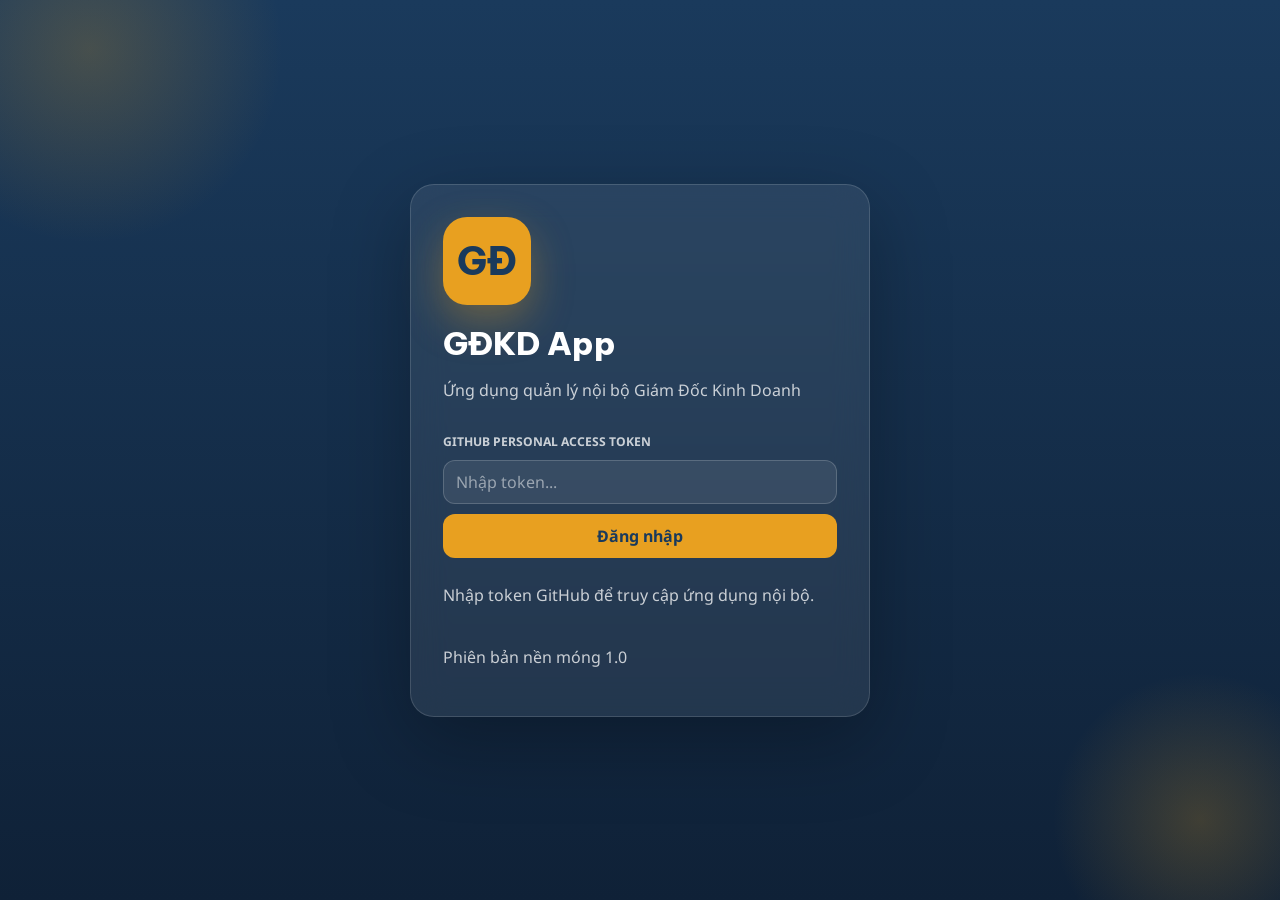
==== cong-viec.html @ 654bd9ad "Initial commit: GDKD App v3 dashboard Vanilla HTML/CSS/JS app for car dealership sales director: - 9" ====
<!DOCTYPE html>
<html lang="vi">
<head>
  <meta charset="utf-8">
  <meta name="viewport" content="width=device-width, initial-scale=1">
  <title>Công Việc Trọng Tâm - GĐKD App</title>
  <link rel="preconnect" href="https://fonts.googleapis.com">
  <link rel="preconnect" href="https://fonts.gstatic.com" crossorigin>
  <link href="https://fonts.googleapis.com/css2?family=Be+Vietnam+Pro:wght@400;600;700;800&family=Noto+Sans:wght@400;500;600;700&display=swap" rel="stylesheet">
  <link rel="stylesheet" href="assets/style.css">
</head>
<body data-page="congviec" data-require-auth="true">
  <div class="app-shell" data-app-root></div>
  <script type="module" src="assets/app.js"></script>
</body>
</html>
---- assets/style.css ----
:root {
  --primary: #1a3a5c;
  --primary-light: #2c5282;
  --accent: #e8a020;
  --success: #2e7d32;
  --success-light: #66bb6a;
  --warning: #f57c00;
  --warning-light: #ffa726;
  --danger: #c62828;
  --danger-light: #ef5350;
  --info: #1565c0;
  --purple: #6a1b9a;
  --neutral: #cfd8dc;
  --bg: #f4f6f9;
  --card: #ffffff;
  --text: #1c2b3a;
  --text-muted: #6b7c93;
  --border: #dce3ea;
  --radius: 12px;
  --radius-lg: 18px;
  --shadow: 0 1px 3px rgba(0, 0, 0, 0.06), 0 1px 2px rgba(0, 0, 0, 0.04);
  --sidebar-width: 260px;
  --bottom-nav-height: 82px;
  --font-display: 'Be Vietnam Pro', system-ui, sans-serif;
  --font-body: 'Noto Sans', system-ui, sans-serif;
}

* {
  box-sizing: border-box;
}

html {
  font-size: 16px;
}

body {
  margin: 0;
  min-height: 100vh;
  background:
    radial-gradient(circle at top right, rgba(232, 160, 32, 0.08), transparent 22%),
    linear-gradient(180deg, #f8fafc 0%, var(--bg) 100%);
  color: var(--text);
  font-family: var(--font-body);
}

body.auth-body {
  background: linear-gradient(180deg, var(--primary) 0%, #0f2137 100%);
}

body.modal-open {
  overflow: hidden;
}

a {
  color: inherit;
  text-decoration: none;
}

button,
input,
select,
textarea {
  font: inherit;
}

button {
  cursor: pointer;
}

img {
  display: block;
  max-width: 100%;
}

.app-shell,
.shell-layout,
.content-shell {
  min-height: 100vh;
}

.shell-layout {
  display: flex;
  flex-direction: column;
}

.sidebar {
  display: none;
}

.content-shell {
  display: flex;
  flex-direction: column;
}

.topbar {
  position: sticky;
  top: 0;
  z-index: 40;
  display: flex;
  align-items: flex-start;
  justify-content: space-between;
  gap: 12px;
  padding: 16px;
  background: rgba(244, 246, 249, 0.94);
  backdrop-filter: blur(14px);
  border-bottom: 1px solid rgba(220, 227, 234, 0.94);
}

.page-meta {
  min-width: 0;
  display: grid;
  gap: 2px;
}

.page-kicker,
.section-subtitle,
.card-subtitle,
.table-subtitle,
.muted,
.list-item-meta,
.detail-meta,
.form-help,
.timeline-date,
.field-label,
.login-subtitle,
.login-footer,
.login-label {
  color: var(--text-muted);
}

.page-kicker,
.field-label,
.timeline-date,
.login-label {
  font-size: 0.76rem;
  font-weight: 700;
}

.page-title,
.hero-heading,
.section-title,
.card-title,
.table-title,
.metric-value,
.count-value,
.badge,
.tab-button,
.brand-title,
.login-title,
.brand-mark,
.avatar {
  font-family: var(--font-display);
}

.page-title {
  margin: 0;
  font-size: 1.15rem;
  line-height: 1.2;
  font-weight: 800;
  color: var(--primary);
}

.topbar-actions {
  display: flex;
  align-items: center;
  gap: 10px;
  flex-shrink: 0;
}

.page-wrap {
  width: min(1200px, 100%);
  margin: 0 auto;
  padding: 16px 16px calc(var(--bottom-nav-height) + 16px);
  overflow-x: clip;
}

.hero-card,
.card,
.table-card,
.summary-card,
.empty-card,
.employee-card,
.customer-card,
.feedback-card,
.week-card,
.timeline-note {
  background: var(--card);
  border: 1px solid rgba(220, 227, 234, 0.92);
  border-radius: var(--radius-lg);
  box-shadow: var(--shadow);
}

.hero-card,
.card,
.table-card,
.summary-card,
.empty-card,
.employee-card,
.customer-card,
.feedback-card,
.week-card {
  padding: 16px;
}

.hero-card {
  display: grid;
  gap: 16px;
  margin-bottom: 16px;
  background: linear-gradient(145deg, rgba(26, 58, 92, 0.98), rgba(44, 82, 130, 0.94));
  color: #fff;
  overflow: hidden;
  position: relative;
}

.hero-card::after {
  content: '';
  position: absolute;
  right: -32px;
  bottom: -32px;
  width: 140px;
  height: 140px;
  background: radial-gradient(circle, rgba(232, 160, 32, 0.26), transparent 68%);
  pointer-events: none;
}

.hero-card .page-kicker,
.hero-card .hero-copy,
.detail-hero .detail-meta,
.detail-hero .muted {
  color: rgba(255, 255, 255, 0.76);
}

.hero-heading {
  margin: 0;
  font-size: 1.45rem;
  line-height: 1.2;
  color: #fff;
}

.hero-copy,
.empty-card,
.modal-copy,
.timeline-note,
.card-subtitle,
.table-subtitle,
.section-subtitle {
  line-height: 1.55;
}

.highlight-band {
  display: flex;
  flex-wrap: wrap;
  gap: 8px;
}

.highlight-chip,
.badge,
.status-pill,
.mini-pill {
  display: inline-flex;
  align-items: center;
  justify-content: center;
  gap: 6px;
  min-height: 30px;
  padding: 4px 12px;
  border-radius: 999px;
  font-size: 0.75rem;
  font-weight: 700;
  white-space: nowrap;
}

.highlight-chip {
  background: rgba(255, 255, 255, 0.16);
  color: #fff;
  border: 1px solid rgba(255, 255, 255, 0.14);
}

.card-header,
.section-header,
.table-header,
.list-item-header,
.panel-header,
.employee-row,
.customer-row,
.feedback-row,
.summary-row,
.lead-summary,
.detail-hero,
.metric-meta,
.button-row,
.toolbar-row,
.filter-row,
.stats-row,
.info-grid,
.list-grid {
  display: flex;
  gap: 12px;
}

.card-header,
.section-header,
.table-header,
.list-item-header,
.panel-header,
.employee-row,
.customer-row,
.feedback-row,
.summary-row,
.lead-summary,
.detail-hero,
.metric-meta {
  align-items: flex-start;
  justify-content: space-between;
}

.section-header,
.table-header,
.toolbar-row,
.filter-row {
  margin-bottom: 12px;
}

.section-title,
.card-title,
.table-title {
  margin: 0;
  font-size: 1rem;
  line-height: 1.2;
  font-weight: 800;
  color: var(--primary);
}

.section-subtitle,
.card-subtitle,
.table-subtitle {
  margin: 4px 0 0;
  font-size: 0.875rem;
}

.metric-icon {
  width: 44px;
  height: 44px;
  flex-shrink: 0;
  border-radius: 14px;
  background: rgba(26, 58, 92, 0.08);
  display: inline-flex;
  align-items: center;
  justify-content: center;
  font-size: 1.3rem;
}

.metric-value,
.count-value {
  font-size: 1.95rem;
  font-weight: 800;
  line-height: 1.05;
  color: var(--primary);
}

.metric-meta {
  margin-top: 10px;
  font-size: 0.84rem;
  color: var(--text-muted);
}

.progress-track {
  width: 100%;
  height: 14px;
  margin-top: 12px;
  background: #e8edf3;
  border-radius: 999px;
  overflow: hidden;
}

.progress-bar {
  height: 100%;
  border-radius: inherit;
}

.progress-bar.is-success {
  background: var(--success);
}

.progress-bar.is-warning {
  background: var(--warning);
}

.progress-bar.is-danger {
  background: var(--danger);
}

.badge.is-success,
.status-pill.is-success,
.mini-pill.is-success {
  background: #e8f5e9;
  color: var(--success);
}

.badge.is-warning,
.status-pill.is-warning,
.mini-pill.is-warning {
  background: #fff3e0;
  color: var(--warning);
}

.badge.is-danger,
.status-pill.is-danger,
.mini-pill.is-danger {
  background: #ffebee;
  color: var(--danger);
}

.badge.is-info,
.status-pill.is-info,
.mini-pill.is-info {
  background: #e3f2fd;
  color: var(--info);
}

.badge.is-purple,
.status-pill.is-purple,
.mini-pill.is-purple {
  background: #f3e5f5;
  color: var(--purple);
}

.btn,
.btn-link,
.icon-button {
  border: none;
  transition: transform 0.2s ease, box-shadow 0.2s ease, background-color 0.2s ease, border-color 0.2s ease;
}

.btn:hover,
.icon-button:hover,
.btn-link:hover {
  transform: translateY(-1px);
}

.btn {
  display: inline-flex;
  align-items: center;
  justify-content: center;
  gap: 8px;
  min-height: 44px;
  padding: 10px 16px;
  border-radius: 12px;
  font-weight: 700;
}

.btn-primary {
  background: var(--primary);
  color: #fff;
}

.btn-accent {
  background: var(--accent);
  color: var(--primary);
}

.btn-ghost {
  background: #fff;
  color: var(--primary);
  border: 1px solid var(--border);
}

.btn-soft {
  background: rgba(26, 58, 92, 0.08);
  color: var(--primary);
}

.btn-danger {
  background: var(--danger);
  color: #fff;
}

.btn-link {
  background: transparent;
  color: var(--accent);
  font-size: 0.875rem;
  font-weight: 700;
  padding: 0;
}

.icon-button {
  width: 42px;
  height: 42px;
  border-radius: 14px;
  background: #fff;
  color: var(--primary);
  box-shadow: var(--shadow);
  display: inline-flex;
  align-items: center;
  justify-content: center;
  position: relative;
  border: 1px solid rgba(220, 227, 234, 0.92);
}

.icon-badge {
  position: absolute;
  top: -4px;
  right: -4px;
  min-width: 18px;
  height: 18px;
  padding: 0 5px;
  border-radius: 999px;
  background: var(--accent);
  color: var(--primary);
  font-size: 0.65rem;
  font-weight: 800;
}

.toolbar-row,
.filter-row,
.button-row,
.stats-row,
.info-grid,
.list-grid {
  flex-wrap: wrap;
}

.field,
.field-inline {
  display: grid;
  gap: 6px;
}

.input,
.select,
.textarea {
  width: 100%;
  min-height: 44px;
  padding: 10px 12px;
  border: 1px solid var(--border);
  border-radius: 12px;
  background: #fff;
  color: var(--text);
}

.textarea {
  min-height: 96px;
  resize: vertical;
}

.input:focus,
.select:focus,
.textarea:focus {
  outline: 2px solid rgba(44, 82, 130, 0.14);
  border-color: var(--primary-light);
}

.input.is-compact {
  min-height: 36px;
  height: 36px;
  padding: 4px 6px;
  border-radius: 8px;
  font-size: 0.875rem;
  text-align: center;
  width: 100%;
}

.table-responsive {
  overflow-x: auto;
  -webkit-overflow-scrolling: touch;
}

.data-table {
  width: 100%;
  min-width: 680px;
  border-collapse: collapse;
}

.data-table th,
.data-table td {
  padding: 12px 10px;
  border-top: 1px solid var(--border);
  vertical-align: top;
  text-align: left;
  font-size: 0.92rem;
}

.data-table th {
  border-top: none;
  background: rgba(244, 246, 249, 0.96);
  color: var(--text-muted);
  font-size: 0.75rem;
  font-weight: 700;
  text-transform: uppercase;
  letter-spacing: 0.03em;
}

.data-table td.is-number,
.data-table th.is-number {
  text-align: center;
}

.data-table tr.lead-total-row td {
  background: rgba(244, 246, 249, 0.9);
  font-weight: 700;
  border-top: 2px solid var(--border);
}

.table-empty-note,
.empty-inline-note,
.list-empty-note {
  color: var(--text-muted);
  font-size: 0.85rem;
}

.table-empty-note,
.list-empty-note {
  padding: 12px 0;
}

.toolbar-field-wide {
  flex: 2 1 260px;
}

.toolbar-field-medium {
  flex: 1 1 180px;
}

.toolbar-field-narrow {
  flex: 1 1 160px;
}

.section-actions {
  display: flex;
  gap: 8px;
  align-items: center;
  flex-wrap: wrap;
}

.button-row-top {
  margin-top: 12px;
}

.button-row-bottom {
  margin-bottom: 12px;
}

.text-danger {
  color: var(--danger);
}

.text-success {
  color: var(--success);
}

.note-list-spaced {
  display: grid;
  gap: 8px;
  margin-top: 12px;
}

.rank-row {
  display: flex;
  align-items: center;
  gap: 8px;
  margin-bottom: 8px;
}

.rank-row:last-child {
  margin-bottom: 0;
}

.rank-link {
  min-width: 90px;
  font-size: 0.82rem;
}

.rank-bar-track {
  flex: 1;
  height: 10px;
  background: var(--border);
  border-radius: 4px;
  overflow: hidden;
}

.rank-bar-fill {
  height: 100%;
  border-radius: 4px;
}

.rank-meta {
  min-width: 64px;
  text-align: right;
  font-size: 0.78rem;
  color: var(--text-muted);
}

.simple-table-wrap {
  overflow: auto;
}

.simple-table {
  width: 100%;
  border-collapse: collapse;
  font-size: 0.85rem;
}

.simple-table.compact {
  font-size: 0.8rem;
}

.simple-table th,
.simple-table td {
  padding: 8px 6px;
  text-align: left;
}

.simple-table th {
  color: var(--text-muted);
  font-size: 0.74rem;
}

.simple-table td.is-number,
.simple-table th.is-number {
  text-align: right;
}

.cell-truncate {
  max-width: 120px;
  overflow: hidden;
  text-overflow: ellipsis;
  white-space: nowrap;
}

.muted-link-list {
  margin: 4px 0 0;
  padding-left: 20px;
  font-size: 0.85rem;
}

.customer-form {
  display: grid;
  gap: 10px;
}

.customer-form-section {
  margin: 0;
  border: 1px solid var(--border);
  border-radius: var(--radius);
  padding: 12px;
}

.customer-form-section legend {
  padding: 0 4px;
  font-size: 0.85rem;
  color: var(--text-muted);
}

.customer-subpanel {
  display: grid;
  gap: 8px;
  padding: 10px;
  border-radius: var(--radius);
  background: var(--bg);
}

.customer-subpanel-title {
  font-size: 0.85rem;
  font-weight: 700;
}

.customer-log-empty {
  margin: 4px 0;
  font-size: 0.85rem;
  color: var(--text-muted);
}

.customer-log-item {
  display: flex;
  gap: 8px;
  padding: 6px 0;
  font-size: 0.85rem;
  border-bottom: 1px solid var(--border);
}

.customer-log-date {
  min-width: 80px;
  color: var(--text-muted);
}

.customer-log-step {
  min-width: 24px;
  color: var(--primary);
}

.customer-feedback-item {
  display: grid;
  gap: 4px;
  margin-bottom: 6px;
  padding: 10px;
  font-size: 0.85rem;
  border: 1px solid var(--border);
  border-radius: var(--radius);
}

.customer-feedback-head {
  display: flex;
  justify-content: space-between;
  gap: 8px;
  align-items: center;
}

.customer-feedback-line {
  margin: 0;
}

.customer-feedback-line.is-danger {
  color: var(--danger);
}

.customer-feedback-line.is-muted {
  color: var(--text-muted);
}

.field-toggle.is-hidden {
  display: none;
}

.content-flex-1 {
  flex: 1;
  min-width: 0;
}

.page-card-spacer {
  margin-bottom: 16px;
}

.is-dimmed {
  opacity: 0.65;
}

.lead-table-scroll {
  margin-inline: -8px;
  padding-inline: 8px;
  padding-bottom: 6px;
}

.data-table-lead .channel-label {
  min-width: 140px;
  font-weight: 700;
}

.channel-manage-head,
.channel-edit-row,
.channel-add-row {
  display: grid;
  grid-template-columns: minmax(0, 2.1fr) minmax(132px, 1fr) minmax(110px, 0.8fr) minmax(120px, 0.9fr) 48px;
  gap: 10px;
  align-items: center;
}

.channel-manage-head {
  color: var(--text-muted);
  font-size: 0.76rem;
  font-weight: 700;
  text-transform: uppercase;
}

.channel-manage-list {
  display: grid;
  gap: 10px;
}

.stack-list,
.form-grid-two,
.timeline,
.summary-grid,
.hero-grid,
.kpi-grid,
.feature-grid,
.employee-grid,
.customer-grid,
.cskh-grid,
.detail-grid,
.two-col,
.three-col,
.four-col {
  display: grid;
  gap: 12px;
}

.kpi-grid,
.feature-grid,
.employee-grid,
.customer-grid,
.cskh-grid,
.summary-grid,
.detail-grid,
.two-col,
.three-col,
.four-col {
  grid-template-columns: 1fr;
}

.form-grid-two .button-row {
  margin-top: 4px;
}

.employee-card.is-top {
  border-color: rgba(232, 160, 32, 0.68);
  box-shadow: 0 8px 24px rgba(232, 160, 32, 0.12), var(--shadow);
}

.detail-hero {
  padding: 18px;
  margin-bottom: 16px;
  flex-wrap: wrap;
  background: linear-gradient(180deg, var(--primary) 0%, #112743 100%);
  color: #fff;
}

.detail-hero-copy {
  flex: 1 1 260px;
  min-width: 0;
}

.detail-hero-actions {
  flex: 1 1 100%;
  align-items: stretch;
}

.tab-group {
  display: flex;
  gap: 6px;
  overflow-x: auto;
  padding: 6px;
  margin-bottom: 14px;
  background: var(--card);
  border: 1px solid rgba(220, 227, 234, 0.92);
  border-radius: 16px;
  box-shadow: var(--shadow);
}

.tab-button {
  flex: 1;
  min-width: max-content;
  padding: 11px 16px;
  border: none;
  border-radius: 12px;
  background: transparent;
  color: var(--text-muted);
  font-size: 0.9rem;
  font-weight: 700;
}

.tab-button.is-active {
  background: var(--primary);
  color: #fff;
}

.tab-panel.is-hidden {
  display: none;
}

.count-grid {
  display: grid;
  grid-template-columns: repeat(2, minmax(0, 1fr));
  gap: 10px;
}

.count-card {
  padding: 12px;
  background: rgba(26, 58, 92, 0.05);
  border-radius: 12px;
}

.count-label {
  font-size: 0.76rem;
  color: var(--text-muted);
}

.star-row {
  display: inline-flex;
  gap: 2px;
  color: var(--accent);
}

.timeline-note {
  padding: 12px 14px;
}

.text-subtle-sm {
  color: var(--text-muted);
  font-size: 0.8rem;
}

.stack-end {
  display: flex;
  flex-direction: column;
  gap: 0.25rem;
  align-items: flex-end;
}

.filter-row-tight {
  gap: 0.5rem;
  flex-wrap: wrap;
}

.filter-label-inline {
  font-size: 0.8rem;
  color: var(--text-muted);
  align-self: center;
}

.chip-count {
  margin-left: 4px;
  font-size: 0.7rem;
}

.table-input-sm {
  max-width: 5rem;
  margin-inline: auto;
}

.derived-row td {
  background: var(--bg);
}

.table-separator-row td {
  padding: 0;
  height: 2px;
  background: var(--border);
}

.table-section-row td {
  padding: 4px 0 0;
}

.table-section-label {
  color: var(--text-muted);
  font-size: 0.7rem;
  font-weight: 700;
  text-transform: uppercase;
}

.mobile-lead-stack {
  display: none;
}

.mobile-lead-group {
  display: grid;
  gap: 10px;
}

.mobile-lead-card {
  padding: 0;
  border: 1px solid var(--border);
  border-radius: 14px;
  background: #fff;
  overflow: hidden;
}

.mobile-lead-summary {
  display: flex;
  align-items: flex-start;
  justify-content: space-between;
  gap: 10px;
  padding: 12px;
  list-style: none;
  cursor: pointer;
}

.mobile-lead-summary::-webkit-details-marker {
  display: none;
}

.mobile-lead-head {
  display: flex;
  justify-content: space-between;
  gap: 10px;
  align-items: flex-start;
  margin-bottom: 10px;
}

.mobile-lead-title {
  margin: 0;
  color: var(--primary);
  font-size: 0.92rem;
  font-weight: 800;
}

.mobile-lead-meta {
  display: flex;
  flex-wrap: wrap;
  justify-content: flex-end;
  gap: 6px;
}

.mobile-lead-chevron {
  color: var(--text-muted);
  font-size: 0.95rem;
  transition: transform 0.2s ease;
}

.mobile-lead-card[open] .mobile-lead-chevron {
  transform: rotate(180deg);
}

.mobile-week-grid {
  display: grid;
  grid-template-columns: repeat(2, minmax(0, 1fr));
  gap: 8px;
  padding: 0 12px 12px;
}

.mobile-week-item {
  padding: 8px 10px;
  border-radius: 12px;
  background: var(--bg);
}

.mobile-week-label {
  display: block;
  margin-bottom: 6px;
  color: var(--text-muted);
  font-size: 0.74rem;
  font-weight: 700;
}

.mobile-week-value {
  font-size: 0.95rem;
  font-weight: 800;
  color: var(--primary);
}

.mobile-week-input {
  min-height: 40px;
  text-align: center;
  font-weight: 700;
}

.mobile-summary-card {
  padding: 12px;
  border-radius: 14px;
  background: rgba(26, 58, 92, 0.05);
}

.mobile-summary-card.is-activity {
  background: rgba(232, 160, 32, 0.1);
}

.mobile-summary-title {
  margin: 0 0 8px;
  font-size: 0.88rem;
  font-weight: 800;
  color: var(--primary);
}

.customer-row > :nth-child(2),
.employee-row > :nth-child(2),
.feedback-row > :nth-child(1) {
  min-width: 0;
}

.avatar {
  width: 44px;
  height: 44px;
  flex-shrink: 0;
  border-radius: 999px;
  background: var(--primary-light);
  color: #fff;
  display: inline-flex;
  align-items: center;
  justify-content: center;
  font-size: 1rem;
  font-weight: 800;
}

.avatar.is-accent {
  background: var(--accent);
  color: var(--primary);
}

.sidebar {
  width: var(--sidebar-width);
  background: linear-gradient(180deg, var(--primary) 0%, #112743 100%);
  color: #fff;
  position: fixed;
  inset: 0 auto 0 0;
  padding: 24px 16px 20px;
}

.brand {
  display: flex;
  align-items: center;
  gap: 12px;
  padding: 0 8px 20px;
}

.brand-mark {
  width: 44px;
  height: 44px;
  border-radius: 12px;
  background: var(--accent);
  color: var(--primary);
  font-size: 1.2rem;
  font-weight: 800;
  display: inline-flex;
  align-items: center;
  justify-content: center;
  box-shadow: 0 12px 32px rgba(232, 160, 32, 0.26);
}

.brand-title {
  font-weight: 800;
  font-size: 1rem;
}

.brand-subtitle {
  color: rgba(255, 255, 255, 0.66);
  font-size: 0.76rem;
}

.sidebar-nav,
.bottom-nav {
  display: grid;
  gap: 4px;
}

.nav-link {
  display: flex;
  align-items: center;
  gap: 12px;
  width: 100%;
  padding: 12px 14px;
  border-radius: 12px;
  color: rgba(255, 255, 255, 0.74);
  transition: background-color 0.2s ease, color 0.2s ease, transform 0.2s ease;
}

.nav-link:hover,
.nav-link:focus-visible {
  background: rgba(255, 255, 255, 0.1);
  color: #fff;
  outline: none;
}

.nav-link.is-active {
  background: rgba(255, 255, 255, 0.14);
  color: #fff;
  box-shadow: inset 3px 0 0 var(--accent);
}

.nav-icon {
  width: 1.4rem;
  text-align: center;
  font-size: 1rem;
}

.sidebar-footer {
  margin-top: auto;
  padding: 16px 8px 0;
  border-top: 1px solid rgba(255, 255, 255, 0.12);
}

.profile-card {
  display: flex;
  align-items: center;
  gap: 10px;
  margin-bottom: 12px;
}

.sidebar-logout {
  width: 100%;
}

.bottom-nav {
  position: fixed;
  right: 0;
  bottom: 0;
  left: 0;
  z-index: 50;
  grid-template-columns: repeat(7, minmax(0, 1fr));
  gap: 0;
  padding: 8px 4px calc(8px + env(safe-area-inset-bottom));
  background: rgba(255, 255, 255, 0.97);
  border-top: 1px solid rgba(220, 227, 234, 0.96);
  backdrop-filter: blur(16px);
}

.bottom-nav .nav-link {
  flex-direction: column;
  justify-content: center;
  gap: 2px;
  padding: 6px 2px;
  min-height: 58px;
  font-size: 0.62rem;
  color: var(--text-muted);
  border-radius: 8px;
}

.bottom-nav .nav-link.is-active {
  background: rgba(26, 58, 92, 0.08);
  box-shadow: none;
  color: var(--primary);
}

.bottom-nav .nav-icon {
  width: auto;
}

.login-shell {
  min-height: 100vh;
  display: grid;
  place-items: center;
  padding: 24px;
  position: relative;
  overflow: hidden;
}

.login-shell::before,
.login-shell::after {
  content: '';
  position: absolute;
  border-radius: 999px;
  background: radial-gradient(circle, rgba(232, 160, 32, 0.22) 0%, transparent 65%);
  pointer-events: none;
}

.login-shell::before {
  width: 420px;
  height: 420px;
  top: -160px;
  left: -120px;
}

.login-shell::after {
  width: 320px;
  height: 320px;
  right: -80px;
  bottom: -80px;
}

.login-card {
  position: relative;
  z-index: 1;
  width: min(100%, 460px);
  padding: 32px;
  border-radius: 24px;
  background: rgba(255, 255, 255, 0.08);
  border: 1px solid rgba(255, 255, 255, 0.14);
  backdrop-filter: blur(18px);
  color: #fff;
  box-shadow: 0 24px 80px rgba(0, 0, 0, 0.28);
}

.login-logo {
  display: inline-flex;
  align-items: center;
  justify-content: center;
  width: 88px;
  height: 88px;
  border-radius: 24px;
  background: var(--accent);
  color: var(--primary);
  font-family: var(--font-display);
  font-size: 2.4rem;
  font-weight: 800;
  box-shadow: 0 16px 40px rgba(232, 160, 32, 0.34);
}

.login-title {
  margin: 18px 0 6px;
  font-size: 2rem;
  font-weight: 800;
  color: #fff;
}

.login-subtitle,
.login-footer,
.login-label {
  color: rgba(255, 255, 255, 0.76);
}

.login-input {
  background: rgba(255, 255, 255, 0.08);
  border: 1px solid rgba(255, 255, 255, 0.18);
  color: #fff;
}

.login-input::placeholder {
  color: rgba(255, 255, 255, 0.5);
}

.toast-stack {
  position: fixed;
  right: 16px;
  bottom: calc(var(--bottom-nav-height) + 8px);
  z-index: 1100;
  display: grid;
  gap: 10px;
}

.toast {
  min-width: min(92vw, 320px);
  padding: 12px 14px;
  border-radius: 14px;
  color: #fff;
  box-shadow: 0 16px 40px rgba(0, 0, 0, 0.2);
}

.toast.is-success {
  background: var(--success);
}

.toast.is-error {
  background: var(--danger);
}

.toast.is-warning {
  background: var(--warning);
}

.toast.is-info {
  background: var(--primary);
}

.modal-root {
  position: fixed;
  inset: 0;
  z-index: 1200;
  display: none;
  align-items: flex-start;
  justify-content: center;
  padding: 20px;
  overflow-y: auto;
  background: rgba(12, 18, 28, 0.62);
}

.modal-root.is-open {
  display: flex;
}

.modal-card {
  width: min(100%, 440px);
  padding: 24px;
  margin: auto 0;
  max-height: min(calc(100dvh - 40px), 920px);
  overflow-y: auto;
  overscroll-behavior: contain;
  border-radius: 18px;
  background: var(--card);
  box-shadow: 0 28px 72px rgba(0, 0, 0, 0.24);
}

.modal-card.is-wide {
  width: min(100%, 760px);
}

.modal-card::-webkit-scrollbar {
  width: 8px;
}

.modal-card::-webkit-scrollbar-thumb {
  background: rgba(107, 124, 147, 0.34);
  border-radius: 999px;
}

.modal-title {
  margin: 0 0 8px;
  color: var(--primary);
  font-family: var(--font-display);
  font-size: 1.15rem;
  font-weight: 800;
}

.modal-copy {
  margin: 0 0 18px;
  color: var(--text-muted);
}

.utility-space {
  height: 8px;
}

@media (max-width: 480px) {
  .topbar {
    flex-wrap: wrap;
  }

  .topbar-actions {
    width: 100%;
    justify-content: flex-end;
  }

  .topbar-actions .btn {
    width: auto;
    min-height: 42px;
    padding-inline: 14px;
  }

  .modal-root {
    padding: 12px;
  }

  .modal-card {
    width: 100%;
    padding: 18px;
    max-height: calc(100dvh - 24px);
    border-radius: 16px;
  }

  .topbar {
    padding: 14px 12px;
  }

  .page-title {
    font-size: 1rem;
  }

  .page-wrap {
    padding: 12px 12px calc(var(--bottom-nav-height) + 14px);
  }

  .hero-card,
  .card,
  .table-card,
  .summary-card,
  .employee-card,
  .customer-card,
  .feedback-card,
  .week-card,
  .empty-card {
    padding: 14px;
  }

  .metric-value,
  .count-value {
    font-size: 1.52rem;
  }

  .data-table {
    min-width: 640px;
  }

  .lead-table-scroll {
    margin-inline: -8px;
    padding-inline: 8px;
    padding-bottom: 10px;
  }

  .data-table-lead {
    min-width: 740px;
  }

  .data-table-lead th,
  .data-table-lead td {
    padding: 9px 6px;
    font-size: 0.8rem;
  }

  .data-table-lead .channel-label {
    min-width: 116px;
  }

  .table-input-sm,
  .data-table-lead .input.is-compact {
    max-width: 4.25rem;
    min-height: 34px;
    height: 34px;
    font-size: 0.82rem;
  }

  .data-table-lead th:first-child,
  .data-table-lead td:first-child {
    position: sticky;
    left: 0;
    z-index: 2;
    background: var(--card);
    box-shadow: 8px 0 12px rgba(244, 246, 249, 0.95);
  }

  .data-table-lead th:first-child {
    background: rgba(244, 246, 249, 0.98);
    z-index: 3;
  }

  .data-table-lead tr.lead-total-row td:first-child {
    background: rgba(244, 246, 249, 0.95);
  }

  .channel-manage-head {
    display: none;
  }

  .channel-edit-row,
  .channel-add-row {
    grid-template-columns: 1fr 1fr;
  }

  .detail-hero {
    padding: 14px;
    gap: 10px;
  }

  .detail-hero-copy,
  .detail-hero-actions,
  .table-header > div,
  .table-header .button-row {
    flex-basis: 100%;
  }

  .detail-hero-actions {
    margin-top: 4px;
  }

  .detail-hero-actions .btn,
  .detail-hero-actions a.btn {
    flex: 1 1 calc(50% - 6px);
    width: auto;
  }

  .desktop-lead-table {
    display: none;
  }

  .mobile-lead-stack {
    display: grid;
    gap: 10px;
  }

  .mobile-lead-head {
    flex-direction: column;
  }

  .mobile-lead-meta {
    justify-content: flex-start;
  }

  .mobile-lead-summary {
    padding: 12px 12px 10px;
  }

  .mobile-week-grid {
    grid-template-columns: repeat(2, minmax(0, 1fr));
    padding: 0 12px 12px;
  }

  .dashboard-header .section-title,
  .section-header .section-title,
  .table-header .table-title {
    font-size: 0.95rem;
  }

  .section-subtitle,
  .table-subtitle,
  .card-subtitle,
  .count-label,
  .kpi-target,
  .kpi-hint,
  .work-card-label,
  .setup-warning-card,
  .setup-warning-card ul {
    font-size: 0.78rem;
  }

  .kpi-card-header {
    padding: 14px 14px 12px;
  }

  .kpi-label {
    font-size: 0.8rem;
  }

  .kpi-number {
    font-size: 1.7rem;
  }

  .work-card {
    padding: 12px;
  }

  .work-card-number {
    font-size: 1.1rem;
  }

  .setup-warning-card {
    padding: 10px 12px;
  }

  .range-picker .select,
  .select.select-sm {
    min-height: 40px;
    font-size: 0.82rem;
  }

  .tab-group {
    padding: 4px;
    margin-bottom: 12px;
    scroll-snap-type: x proximity;
  }

  .tab-button {
    flex: 0 0 auto;
    padding: 10px 14px;
    font-size: 0.84rem;
    scroll-snap-align: start;
  }

  .highlight-band {
    gap: 6px;
  }

  .highlight-chip,
  .badge,
  .status-pill,
  .mini-pill {
    min-height: 28px;
    padding: 4px 10px;
    font-size: 0.72rem;
  }

  .section-header,
  .table-header,
  .employee-row,
  .customer-row,
  .feedback-row,
  .summary-row {
    gap: 10px;
  }

  .toolbar-field-wide,
  .toolbar-field-medium,
  .toolbar-field-narrow,
  .section-actions {
    flex-basis: 100%;
  }

  .rank-link {
    min-width: 72px;
  }

  .simple-table {
    min-width: 560px;
  }

  .customer-log-item,
  .customer-feedback-head,
  .employee-row,
  .customer-row,
  .feedback-row,
  .summary-row {
    flex-direction: column;
    align-items: flex-start;
  }

  .stack-end {
    align-items: flex-start;
  }

  .channel-edit-row .btn,
  .channel-add-row .btn {
    width: 100%;
  }

  .btn {
    width: 100%;
  }

  .section-header .btn,
  .button-row .btn,
  .button-row a.btn {
    flex: 1 1 100%;
  }
}

@media (max-width: 767px) {
  .dashboard-header,
  .section-header,
  .table-header,
  .toolbar-row,
  .filter-row,
  .metric-meta,
  .summary-row,
  .lead-summary,
  .detail-hero,
  .button-row {
    align-items: stretch;
  }

  .card-header,
  .section-header,
  .table-header,
  .panel-header,
  .metric-meta,
  .detail-hero,
  .topbar {
    flex-wrap: wrap;
  }

  .table-header .button-row {
    width: 100%;
  }

  .table-header .button-row .btn {
    width: 100%;
  }

  /* Lead table: switch sang accordion stack từ tablet trở xuống */
  .desktop-lead-table {
    display: none;
  }

  .mobile-lead-stack {
    display: grid;
    gap: 10px;
  }

  .mobile-lead-summary {
    padding: 12px;
  }

  .mobile-lead-head {
    flex-direction: column;
  }

  .mobile-lead-meta {
    justify-content: flex-start;
    flex-wrap: wrap;
  }

  .mobile-week-grid {
    grid-template-columns: repeat(2, minmax(0, 1fr));
    padding: 0 12px 12px;
  }
}

@media (min-width: 768px) {
  .page-wrap {
    padding: 24px 24px calc(var(--bottom-nav-height) + 20px);
  }

  .form-grid-two {
    grid-template-columns: repeat(2, minmax(0, 1fr));
    align-items: start;
  }

  .form-grid-two .button-row {
    grid-column: 1 / -1;
    justify-content: flex-end;
  }

  .kpi-grid,
  .feature-grid,
  .employee-grid,
  .customer-grid,
  .cskh-grid,
  .summary-grid,
  .detail-grid,
  .two-col,
  .four-col {
    grid-template-columns: repeat(2, minmax(0, 1fr));
  }

  .three-col {
    grid-template-columns: repeat(3, minmax(0, 1fr));
  }

  .count-grid {
    grid-template-columns: repeat(4, minmax(0, 1fr));
  }
}

@media (min-width: 1024px) {
  .shell-layout {
    flex-direction: row;
  }

  .sidebar {
    display: flex;
    flex-direction: column;
  }

  .content-shell {
    width: 100%;
    margin-left: var(--sidebar-width);
  }

  .page-wrap {
    padding-bottom: 32px;
  }

  .bottom-nav {
    display: none;
  }

  .topbar {
    align-items: center;
    padding: 18px 24px;
  }

  .page-title {
    font-size: 1.4rem;
  }

  .kpi-grid,
  .feature-grid,
  .summary-grid,
  .four-col {
    grid-template-columns: repeat(4, minmax(0, 1fr));
  }

  .employee-grid,
  .customer-grid,
  .cskh-grid,
  .detail-grid,
  .two-col {
    grid-template-columns: repeat(2, minmax(0, 1fr));
  }
}

/* Pill-style filter chip (catalog xe brand chips) */
.btn.is-pill {
  border-radius: 999px;
  padding: 6px 14px;
  font-size: 13px;
}
.btn.is-pill.is-active {
  background: var(--primary, #1a3a5c);
  color: #fff;
  border-color: var(--primary, #1a3a5c);
}

/* Disabled button (FK lock) */
.btn:disabled {
  opacity: 0.5;
  cursor: not-allowed;
}
/* === Dashboard v3 — Hero scoreboard + KPI cards + watch list === */

/* Hero scoreboard */
.hero-scoreboard {
  display: grid;
  gap: 16px;
  padding: 20px;
  margin-bottom: 16px;
  background: linear-gradient(135deg, var(--primary) 0%, #112743 60%, #0e2238 100%);
  color: #fff;
  border-radius: var(--radius-lg);
  box-shadow: 0 12px 32px rgba(15, 33, 55, 0.18), var(--shadow);
  position: relative;
  overflow: hidden;
}

.hero-scoreboard::after {
  content: '';
  position: absolute;
  right: -60px;
  top: -60px;
  width: 220px;
  height: 220px;
  background: radial-gradient(circle, rgba(232, 160, 32, 0.22), transparent 65%);
  pointer-events: none;
}

.hero-scoreboard-main {
  display: flex;
  gap: 18px;
  align-items: center;
  position: relative;
  z-index: 1;
}

.hero-donut-wrap {
  flex: 0 0 auto;
}

.donut {
  display: block;
}

.donut .donut-pct {
  font-family: var(--font-display);
  font-size: 28px;
  font-weight: 800;
  fill: #fff;
}

.donut .donut-label {
  font-size: 11px;
  fill: rgba(255, 255, 255, 0.66);
  text-transform: uppercase;
  letter-spacing: 0.05em;
}

.hero-scoreboard-copy {
  flex: 1 1 auto;
  min-width: 0;
}

.hero-kicker {
  display: block;
  color: rgba(255, 255, 255, 0.7);
  font-size: 0.78rem;
  font-weight: 700;
  text-transform: uppercase;
  letter-spacing: 0.04em;
  margin-bottom: 6px;
}

.hero-big-number {
  display: flex;
  align-items: baseline;
  gap: 4px;
  font-family: var(--font-display);
  margin-bottom: 6px;
}

.hero-big-number strong {
  font-size: clamp(2.4rem, 6vw, 3.4rem);
  font-weight: 800;
  line-height: 1;
  color: #fff;
}

.hero-big-unit {
  font-size: 1rem;
  color: rgba(255, 255, 255, 0.78);
  font-weight: 700;
}

.hero-pace {
  color: rgba(255, 255, 255, 0.86);
  font-size: 0.92rem;
  line-height: 1.4;
}

.hero-pace strong {
  color: var(--accent);
  font-weight: 800;
}

.hero-scoreboard-side {
  display: grid;
  grid-template-columns: repeat(4, minmax(0, 1fr));
  gap: 10px;
  position: relative;
  z-index: 1;
}

.hero-mini {
  display: grid;
  gap: 4px;
  padding: 12px 14px;
  background: rgba(255, 255, 255, 0.08);
  border: 1px solid rgba(255, 255, 255, 0.12);
  border-radius: var(--radius);
  backdrop-filter: blur(4px);
}

.hero-mini-label {
  color: rgba(255, 255, 255, 0.7);
  font-size: 0.72rem;
  font-weight: 700;
  text-transform: uppercase;
  letter-spacing: 0.03em;
  line-height: 1.25;
}

.hero-mini-value {
  font-family: var(--font-display);
  color: #fff;
  font-size: 1.55rem;
  font-weight: 800;
  line-height: 1.1;
}

.hero-mini-value.is-warn {
  color: var(--warning-light);
}

.hero-mini-sub {
  font-size: 0.85rem;
  color: rgba(255, 255, 255, 0.66);
  font-weight: 700;
}

.hero-mini-meta {
  color: rgba(255, 255, 255, 0.66);
  font-size: 0.74rem;
}

/* === Tier legend === */
.kpi-section-head {
  display: flex;
  justify-content: space-between;
  align-items: center;
  gap: 12px;
  margin-bottom: 12px;
  flex-wrap: wrap;
}

.tier-legend {
  display: flex;
  gap: 10px;
  flex-wrap: wrap;
}

.tier-legend-item {
  display: inline-flex;
  align-items: center;
  gap: 5px;
  padding: 4px 9px;
  background: var(--card);
  border: 1px solid var(--border);
  border-radius: 999px;
  font-size: 0.74rem;
  color: var(--text-muted);
  font-weight: 600;
}

.tier-dot {
  width: 8px;
  height: 8px;
  border-radius: 50%;
  flex-shrink: 0;
  display: inline-block;
}

/* === Dashboard v2 — KPI cards, stacked bar, range picker, work grid === */

.dashboard-header {
  display: flex;
  align-items: center;
  justify-content: space-between;
  gap: 12px;
  flex-wrap: wrap;
  margin-bottom: 16px;
}

.range-picker .select,
.select.select-sm {
  min-height: 36px;
  padding: 6px 10px;
  font-size: 0.85rem;
  border-radius: 10px;
}

.kpi-grid {
  grid-template-columns: 1fr;
}

.kpi-card {
  background: var(--card);
  border: 1px solid rgba(220, 227, 234, 0.92);
  border-radius: var(--radius-lg);
  box-shadow: var(--shadow);
  overflow: hidden;
}

/* === KPI card v3 — height-locked grid rows === */
.kpi-card-v3 {
  display: flex;
  flex-direction: column;
  transition: transform 0.18s ease, box-shadow 0.18s ease, border-color 0.18s ease;
}

.kpi-card-v3:hover {
  transform: translateY(-2px);
  box-shadow: 0 6px 18px rgba(15, 33, 55, 0.08), var(--shadow);
  border-color: rgba(26, 58, 92, 0.18);
}

.kpi-card-v3 .kpi-card-header {
  display: grid;
  grid-auto-rows: auto;
  gap: 8px;
  padding: 14px 14px 12px;
  cursor: pointer;
  user-select: none;
}

.kpi-row-head {
  display: flex;
  align-items: center;
  gap: 8px;
  margin: 0;
}

.kpi-row-head .kpi-icon {
  font-size: 1.1rem;
  width: 24px;
  text-align: center;
  line-height: 1;
  flex-shrink: 0;
}

.kpi-row-head .kpi-label {
  font-family: var(--font-display);
  font-weight: 800;
  font-size: 0.85rem;
  color: var(--text-muted);
  flex: 1;
  margin: 0;
  white-space: nowrap;
  overflow: hidden;
  text-overflow: ellipsis;
}

.kpi-pct-badge {
  font-size: 0.7rem;
  min-height: 22px;
  padding: 2px 8px;
  flex-shrink: 0;
}

.kpi-pct-badge-spacer {
  width: 0;
}

.kpi-row-number {
  display: flex;
  align-items: baseline;
  gap: 4px;
  line-height: 1;
}

.kpi-number-v3 {
  font-family: var(--font-display);
  font-size: clamp(1.55rem, 2.6vw, 1.95rem);
  font-weight: 800;
  color: var(--primary);
  line-height: 1;
}

.kpi-divider {
  color: var(--text-muted);
  font-size: 1.05rem;
  font-weight: 700;
  margin: 0 2px;
}

.kpi-target-v3 {
  font-size: 1rem;
  color: var(--text-muted);
  font-weight: 700;
}

.kpi-unit-v3 {
  font-size: 0.78rem;
  color: var(--text-muted);
  font-weight: 600;
  margin-left: 4px;
}

.kpi-row-pace {
  font-size: 0.74rem;
  color: var(--text-muted);
  line-height: 1.2;
  font-style: italic;
}

.kpi-row-stack {
  margin: 0;
}

.kpi-row-hints {
  display: flex;
  flex-wrap: wrap;
  gap: 6px;
  align-items: center;
  font-size: 0.72rem;
  line-height: 1.1;
  min-height: 22px;
}

.kpi-hint-top {
  color: var(--success);
  font-weight: 600;
}

.kpi-hint-warn {
  color: var(--danger);
  font-weight: 600;
}

.kpi-hint-empty {
  color: var(--neutral);
}

/* === NV Chip Stack — color-coded segments === */
.nv-chip-stack {
  display: flex;
  width: 100%;
  height: 32px;
  gap: 2px;
  border-radius: 8px;
  overflow: hidden;
  background: var(--border);
}

.nv-chip-stack.is-empty {
  display: flex;
  align-items: center;
  justify-content: center;
  background: rgba(220, 227, 234, 0.4);
  color: var(--text-muted);
  font-size: 0.74rem;
  font-style: italic;
  height: 32px;
  border-radius: 8px;
  padding: 0 12px;
}

.nv-chip {
  display: flex;
  align-items: center;
  justify-content: center;
  gap: 3px;
  min-width: 28px;
  padding: 0 6px;
  font-size: 0.7rem;
  font-weight: 700;
  color: #fff;
  overflow: hidden;
  white-space: nowrap;
  cursor: help;
  transition: filter 0.15s ease;
}

.nv-chip:hover {
  filter: brightness(1.1);
}

.nv-chip-initial {
  font-size: 0.68rem;
  opacity: 0.85;
}

.nv-chip-value {
  font-size: 0.78rem;
}

.nv-chip-emoji {
  font-size: 0.7rem;
  opacity: 0.85;
}

.nv-chip.is-tier-excellent { background: var(--success); }
.nv-chip.is-tier-good      { background: var(--success-light); }
.nv-chip.is-tier-average   { background: var(--warning-light); color: #4d2e00; }
.nv-chip.is-tier-weak      { background: var(--danger-light); }
.nv-chip.is-tier-none      { background: var(--primary-light); }
.nv-chip.is-tier-rest      { background: var(--neutral); color: var(--text); }

.kpi-card-header {
  padding: 16px 16px 14px;
  user-select: none;
  display: grid;
  gap: 10px;
}

.kpi-card-top {
  display: flex;
  align-items: center;
  gap: 8px;
  margin-bottom: 8px;
}

.kpi-icon {
  font-size: 1.1rem;
  width: 28px;
  text-align: center;
}

.kpi-label {
  font-family: var(--font-display);
  font-weight: 800;
  font-size: 0.88rem;
  color: var(--text-muted);
  flex: 1;
}

.kpi-chevron {
  color: var(--text-muted);
  font-size: 1rem;
  transition: transform 0.2s ease;
}

.kpi-card.is-expanded .kpi-chevron {
  transform: rotate(180deg);
}

.kpi-number {
  font-family: var(--font-display);
  font-size: clamp(1.95rem, 2.8vw, 2.45rem);
  font-weight: 800;
  line-height: 0.95;
  color: var(--primary);
}

.kpi-number-row {
  display: flex;
  align-items: baseline;
  gap: 8px;
}

.kpi-unit {
  font-size: 0.98rem;
  color: var(--text-muted);
  font-weight: 700;
}

.kpi-target {
  font-size: 0.78rem;
  color: var(--text-muted);
  margin-bottom: 8px;
}

.stacked-bar-track {
  display: flex;
  width: 100%;
  border-radius: 6px;
  overflow: hidden;
  gap: 1px;
  background: var(--border);
  height: 14px;
}

.stacked-bar-segment {
  flex-shrink: 0;
  min-width: 3px;
  transition: opacity 0.2s ease;
}

.stacked-bar-segment:hover {
  opacity: 0.8;
}

.kpi-hints {
  display: flex;
  gap: 8px;
  margin-top: 8px;
  flex-wrap: wrap;
}

.kpi-hint {
  font-size: 0.75rem;
  color: var(--text-muted);
}

.kpi-hint-warn {
  color: var(--warning);
}

.kpi-expanded {
  border-top: 1px solid var(--border);
  padding: 12px 16px 14px;
  background: rgba(244, 246, 249, 0.6);
}

.kpi-expanded.is-hidden {
  display: none;
}

.nv-link {
  color: var(--primary);
  text-decoration: none;
  font-weight: 700;
}

.nv-link:hover {
  text-decoration: underline;
}

/* Work cards grid */
.work-grid {
  display: grid;
  gap: 12px;
  grid-template-columns: 1fr;
  margin-bottom: 20px;
}

.work-card {
  background: var(--card);
  border: 1px solid rgba(220, 227, 234, 0.92);
  border-radius: var(--radius);
  box-shadow: var(--shadow);
  padding: 14px;
  min-height: 160px;
}

.work-card-icon {
  font-size: 1.3rem;
  margin-bottom: 6px;
}

.work-card-label {
  font-size: 0.8rem;
  color: var(--text-muted);
  font-weight: 700;
  margin-bottom: 4px;
}

.work-card-number {
  font-family: var(--font-display);
  font-size: clamp(1.05rem, 1.8vw, 1.35rem);
  font-weight: 800;
  color: var(--primary);
  margin-bottom: 8px;
  line-height: 1.1;
}

.executive-grid {
  display: grid;
  gap: 12px;
  grid-template-columns: repeat(4, minmax(0, 1fr));
}

.executive-card {
  display: grid;
  gap: 8px;
  padding: 16px 18px;
  background: linear-gradient(180deg, rgba(255,255,255,0.98), rgba(244,246,249,0.96));
  border: 1px solid rgba(220, 227, 234, 0.92);
  border-radius: var(--radius-lg);
  box-shadow: var(--shadow);
}

.executive-label {
  color: var(--text-muted);
  font-size: 0.74rem;
  font-weight: 700;
  text-transform: uppercase;
  letter-spacing: 0.03em;
}

.executive-value {
  color: var(--primary);
  font-family: var(--font-display);
  font-size: clamp(1.45rem, 2vw, 1.95rem);
  font-weight: 800;
  line-height: 1;
}

.executive-value-sm {
  font-size: clamp(1.1rem, 1.6vw, 1.35rem);
}

.executive-meta {
  color: var(--text-muted);
  font-size: 0.82rem;
  line-height: 1.45;
}

.group-dashboard-total {
  background: linear-gradient(180deg, rgba(26, 58, 92, 0.04), rgba(255, 255, 255, 0.98));
}

.group-dashboard-card {
  min-height: 320px;
}

/* Urgent section */
.urgent-section {
  margin-top: 4px;
}

.setup-warning-card {
  display: flex;
  gap: 10px;
  align-items: flex-start;
  background: #fff3e0;
  border: 1px solid rgba(245, 124, 0, 0.3);
  border-radius: var(--radius);
  padding: 12px 16px;
  margin-bottom: 16px;
  font-size: 0.88rem;
}

.setup-warning-card ul {
  margin: 4px 0 0;
  padding-left: 20px;
  font-size: 0.83rem;
}

.setup-warning-card a {
  color: var(--primary);
  text-decoration: underline;
}

.mobile-customer-list,
.mobile-kpi-list {
  display: none;
}

.customer-mobile-card,
.kpi-mobile-card {
  padding: 14px;
  background: var(--card);
  border: 1px solid rgba(220, 227, 234, 0.92);
  border-radius: var(--radius);
  box-shadow: var(--shadow);
}

.customer-mobile-head {
  display: flex;
  justify-content: space-between;
  gap: 10px;
  align-items: flex-start;
}

.meta-pair-grid {
  display: grid;
  gap: 8px;
  grid-template-columns: repeat(2, minmax(0, 1fr));
}

.meta-pair {
  display: grid;
  gap: 2px;
  padding: 8px 10px;
  border-radius: 12px;
  background: rgba(26, 58, 92, 0.05);
}

.meta-key {
  color: var(--text-muted);
  font-size: 0.74rem;
  font-weight: 700;
}

.meta-value {
  color: var(--text);
  font-size: 0.88rem;
  font-weight: 700;
}

.group-dashboard-grid {
  display: grid;
  gap: 12px;
}

.group-member-list {
  display: grid;
  gap: 8px;
}

.group-member-title {
  color: var(--text-muted);
  font-size: 0.78rem;
  font-weight: 700;
  text-transform: uppercase;
}

.group-member-row {
  display: flex;
  justify-content: space-between;
  gap: 12px;
  padding: 8px 0;
  border-top: 1px solid var(--border);
}

.group-member-row:first-of-type {
  border-top: none;
  padding-top: 0;
}

.group-member-name {
  font-weight: 700;
  color: var(--primary);
}

.group-member-meta {
  color: var(--text-muted);
  font-size: 0.84rem;
  text-align: right;
}

/* Desktop grid upgrades */
@media (min-width: 640px) {
  .kpi-grid {
    grid-template-columns: repeat(2, 1fr);
  }

  .work-grid {
    grid-template-columns: repeat(2, 1fr);
  }

  .group-dashboard-grid {
    grid-template-columns: repeat(2, minmax(0, 1fr));
  }
}

@media (max-width: 767px) {
  .executive-grid {
    grid-template-columns: repeat(2, minmax(0, 1fr));
  }

  .mobile-customer-list,
  .mobile-kpi-list {
    display: grid;
    gap: 12px;
  }

  .desktop-customer-table,
  .desktop-kpi-table {
    display: none;
  }

  .meta-pair-grid {
    grid-template-columns: 1fr 1fr;
  }
}

@media (max-width: 480px) {
  .customer-mobile-card,
  .kpi-mobile-card {
    padding: 12px;
  }

  .kpi-card-header {
    padding: 14px 14px 12px;
  }

  .kpi-label {
    font-size: 0.8rem;
  }

  .kpi-number {
    font-size: 1.38rem;
  }

  .kpi-unit {
    font-size: 0.86rem;
  }

  .work-card-number {
    font-size: 1rem;
  }

  .customer-mobile-head {
    flex-direction: column;
  }

  .meta-pair-grid {
    grid-template-columns: 1fr;
  }

  .meta-value {
    font-size: 0.84rem;
  }

  .count-value {
    font-size: 1.36rem;
  }

  .progress-track,
  .stacked-bar-track {
    height: 12px;
  }

  .group-member-row {
    flex-direction: column;
  }

  .group-member-meta {
    text-align: left;
  }

  .executive-grid {
    grid-template-columns: 1fr;
  }

  .executive-card {
    padding: 14px;
  }

  .executive-value {
    font-size: 1.3rem;
  }
}

@media (min-width: 1024px) {
  .kpi-grid {
    grid-template-columns: repeat(4, 1fr);
  }

  .work-grid {
    grid-template-columns: repeat(4, 1fr);
  }

  .kpi-number {
    font-size: 2.2rem;
  }
}

/* === Watch list (Top / Cần hỗ trợ) === */
.top-watch-grid {
  display: grid;
  gap: 12px;
  grid-template-columns: 1fr;
}

.watch-card {
  background: var(--card);
  border: 1px solid rgba(220, 227, 234, 0.92);
  border-radius: var(--radius-lg);
  box-shadow: var(--shadow);
  padding: 14px 16px;
}

.watch-card-head {
  display: flex;
  justify-content: space-between;
  align-items: center;
  gap: 12px;
  margin-bottom: 10px;
}

.watch-card-title {
  margin: 0;
  font-family: var(--font-display);
  font-size: 0.98rem;
  font-weight: 800;
  color: var(--primary);
}

.watch-list {
  display: grid;
  gap: 6px;
}

.watch-row {
  display: flex;
  align-items: center;
  gap: 10px;
  padding: 8px 10px;
  border-radius: 12px;
  background: rgba(244, 246, 249, 0.7);
  border: 1px solid transparent;
  text-decoration: none;
  color: inherit;
  transition: background 0.15s ease, border-color 0.15s ease, transform 0.15s ease;
}

.watch-row:hover {
  background: rgba(26, 58, 92, 0.06);
  border-color: rgba(26, 58, 92, 0.12);
  transform: translateX(2px);
}

.watch-row.is-tier-excellent { border-left: 3px solid var(--success); }
.watch-row.is-tier-good      { border-left: 3px solid var(--success-light); }
.watch-row.is-tier-average   { border-left: 3px solid var(--warning-light); }
.watch-row.is-tier-weak      { border-left: 3px solid var(--danger-light); }
.watch-row.is-tier-none      { border-left: 3px solid var(--neutral); }

.watch-badge {
  font-size: 1.05rem;
  width: 22px;
  text-align: center;
  flex-shrink: 0;
}

.watch-avatar {
  width: 32px;
  height: 32px;
  border-radius: 50%;
  display: inline-flex;
  align-items: center;
  justify-content: center;
  color: #fff;
  font-family: var(--font-display);
  font-size: 0.78rem;
  font-weight: 800;
  flex-shrink: 0;
}

.watch-body {
  flex: 1;
  min-width: 0;
  display: grid;
  gap: 1px;
}

.watch-name {
  font-size: 0.88rem;
  font-weight: 700;
  color: var(--primary);
  white-space: nowrap;
  overflow: hidden;
  text-overflow: ellipsis;
}

.watch-meta {
  font-size: 0.76rem;
  color: var(--text-muted);
}

.watch-pct {
  font-size: 0.82rem;
  font-weight: 800;
  color: var(--text);
  flex-shrink: 0;
}

/* === Group split (2 nhóm cạnh nhau) === */
.group-split-grid {
  display: grid;
  gap: 12px;
  grid-template-columns: 1fr;
}

.group-mini-card {
  background: var(--card);
  border: 1px solid rgba(220, 227, 234, 0.92);
  border-radius: var(--radius-lg);
  box-shadow: var(--shadow);
  padding: 14px 16px;
}

.group-mini-head {
  display: flex;
  justify-content: space-between;
  align-items: center;
  gap: 10px;
  margin-bottom: 12px;
}

.group-mini-title {
  margin: 0;
  font-family: var(--font-display);
  font-size: 0.98rem;
  font-weight: 800;
  color: var(--primary);
}

.group-mini-stats {
  display: grid;
  grid-template-columns: repeat(4, minmax(0, 1fr));
  gap: 6px;
}

.group-mini-stat {
  display: grid;
  gap: 2px;
  padding: 8px 6px;
  background: rgba(26, 58, 92, 0.05);
  border-radius: 10px;
  text-align: center;
}

.group-mini-stat-num {
  font-family: var(--font-display);
  font-size: 1.15rem;
  font-weight: 800;
  color: var(--primary);
  line-height: 1;
}

.group-mini-stat-label {
  color: var(--text-muted);
  font-size: 0.7rem;
  font-weight: 700;
  text-transform: uppercase;
}

/* === Work card v3 — height đồng bộ === */
.work-card-v3 {
  display: grid;
  grid-template-rows: 28px 32px auto;
  gap: 8px;
  padding: 14px;
  min-height: auto;
}

.work-card-v3 .work-card-head {
  display: flex;
  align-items: center;
  gap: 8px;
  margin: 0;
}

.work-card-v3 .work-card-icon {
  font-size: 1.1rem;
  width: 24px;
  text-align: center;
  margin: 0;
  line-height: 1;
}

.work-card-v3 .work-card-label {
  flex: 1;
  margin: 0;
  font-size: 0.78rem;
  color: var(--text-muted);
  font-weight: 700;
  white-space: nowrap;
  overflow: hidden;
  text-overflow: ellipsis;
}

.work-card-badge {
  font-size: 0.68rem;
  min-height: 20px;
  padding: 2px 7px;
  flex-shrink: 0;
}

.work-card-badge-spacer {
  width: 0;
}

.work-card-v3 .work-card-body {
  display: flex;
  align-items: baseline;
  gap: 4px;
  margin: 0;
  line-height: 1;
}

.work-card-v3 .work-card-value {
  font-family: var(--font-display);
  font-size: clamp(1.2rem, 2vw, 1.5rem);
  font-weight: 800;
  color: var(--primary);
  line-height: 1;
}

.work-card-v3 .work-card-target {
  font-size: 0.78rem;
  color: var(--text-muted);
  font-weight: 600;
}

.work-card-v3 .work-card-bar {
  margin: 0;
}

.work-card-v3 .progress-track {
  margin-top: 0;
  height: 8px;
}

/* === Rank-row tier coloring === */
.rank-row {
  padding: 4px 0;
}

.rank-row.is-tier-excellent .rank-link,
.rank-row.is-tier-good .rank-link {
  color: var(--success);
}

.rank-row.is-tier-weak .rank-link {
  color: var(--danger);
}

.rank-medal {
  width: 22px;
  text-align: center;
  font-size: 0.95rem;
  flex-shrink: 0;
}

.rank-medal-inline {
  display: inline-block;
  width: 22px;
  margin-right: 2px;
}

/* === Responsive — Tablet (768px+) === */
@media (min-width: 768px) {
  .top-watch-grid {
    grid-template-columns: repeat(2, minmax(0, 1fr));
  }

  .group-split-grid {
    grid-template-columns: repeat(2, minmax(0, 1fr));
  }

  .hero-scoreboard {
    padding: 24px;
  }

  .hero-scoreboard-side {
    grid-template-columns: repeat(4, minmax(0, 1fr));
  }
}

/* === Responsive — Desktop (1024px+) === */
@media (min-width: 1024px) {
  .hero-scoreboard {
    grid-template-columns: minmax(320px, 1.05fr) minmax(0, 1.3fr);
    align-items: center;
    padding: 26px 28px;
  }

  .hero-big-number strong {
    font-size: 3rem;
  }
}

/* === Responsive — Mobile (≤767px) === */
@media (max-width: 767px) {
  /* Hero compact — donut + số trên cùng 1 hàng để tiết kiệm chiều cao */
  .hero-scoreboard {
    padding: 14px;
    gap: 12px;
  }

  .hero-scoreboard-main {
    flex-direction: row;
    align-items: center;
    text-align: left;
    gap: 14px;
  }

  .hero-big-number {
    justify-content: flex-start;
  }

  .hero-scoreboard-side {
    grid-template-columns: repeat(2, minmax(0, 1fr));
    gap: 8px;
  }

  .hero-mini {
    padding: 9px 11px;
    gap: 2px;
  }

  .hero-mini-label {
    font-size: 0.66rem;
  }

  .hero-mini-value {
    font-size: 1.2rem;
  }

  .hero-mini-meta {
    font-size: 0.7rem;
  }

  .donut {
    width: 104px !important;
    height: 104px !important;
  }

  .donut .donut-pct {
    font-size: 22px;
  }

  .donut .donut-label {
    font-size: 9px;
  }

  /* Section head — title + legend xuống dòng */
  .kpi-section-head {
    flex-direction: column;
    align-items: flex-start;
    gap: 8px;
  }

  .tier-legend {
    gap: 5px;
    width: 100%;
  }

  .tier-legend-item {
    font-size: 0.66rem;
    padding: 2px 7px;
    gap: 4px;
  }

  /* KPI card 2 cột — giảm khoảng trống */
  .kpi-grid {
    grid-template-columns: repeat(2, minmax(0, 1fr));
    gap: 10px;
  }

  /* Auto rows + tự thu gọn khi trống */
  .kpi-card-v3 .kpi-card-header {
    grid-template-rows: auto;
    grid-auto-rows: auto;
    padding: 11px 11px 10px;
    gap: 5px;
  }

  .kpi-icon { font-size: 0.95rem; width: 18px; }
  .kpi-row-head .kpi-label { font-size: 0.74rem; }
  .kpi-pct-badge { font-size: 0.62rem; min-height: 18px; padding: 1px 6px; }
  .kpi-chevron { font-size: 0.78rem; }

  .kpi-row-number { gap: 3px; }
  .kpi-number-v3 { font-size: 1.45rem; }
  .kpi-divider { font-size: 0.85rem; }
  .kpi-target-v3 { font-size: 0.82rem; }
  .kpi-unit-v3 { font-size: 0.66rem; margin-left: 2px; }

  .kpi-row-pace { font-size: 0.66rem; line-height: 1.15; }

  .nv-chip-stack { height: 26px; border-radius: 6px; }
  .nv-chip-stack.is-empty { display: none; }
  .nv-chip { min-width: 18px; padding: 0 3px; gap: 2px; }
  .nv-chip-initial { display: none; }
  .nv-chip-value { font-size: 0.7rem; }
  .nv-chip-emoji { display: none; }

  /* Hints — 1 dòng, ẩn placeholder dot */
  .kpi-row-hints { gap: 4px; min-height: 0; font-size: 0.66rem; }
  .kpi-row-hints .kpi-hint { white-space: nowrap; overflow: hidden; text-overflow: ellipsis; max-width: 100%; }
  .kpi-hint-empty { display: none; }

  .group-mini-stats {
    grid-template-columns: repeat(4, minmax(0, 1fr));
    gap: 4px;
  }

  .group-mini-stat { padding: 6px 4px; }
  .group-mini-stat-num { font-size: 1.05rem; }
  .group-mini-stat-label { font-size: 0.62rem; }

  /* Bỏ tiêu đề "Bức tranh điều hành" trên mobile — topbar đã có */
  .dashboard-header > .section-title {
    display: none;
  }

  .dashboard-header {
    margin-bottom: 12px;
    justify-content: flex-end;
  }

  /* Section header gọn lại */
  .section-header {
    margin-bottom: 8px;
  }

  .page-card-spacer {
    margin-bottom: 12px;
  }
}

/* === Responsive — iPhone & small (≤430px) === */
@media (max-width: 430px) {
  .hero-scoreboard {
    padding: 12px;
    gap: 10px;
  }

  .hero-scoreboard-main {
    gap: 12px;
  }

  .hero-big-number strong {
    font-size: 1.95rem;
  }

  .hero-big-unit {
    font-size: 0.82rem;
  }

  .hero-pace {
    font-size: 0.78rem;
  }

  .hero-kicker {
    font-size: 0.68rem;
    margin-bottom: 3px;
  }

  .donut {
    width: 92px !important;
    height: 92px !important;
  }

  .donut .donut-pct { font-size: 19px; }
  .donut .donut-label { font-size: 8px; }

  .hero-mini {
    padding: 8px 10px;
  }

  .hero-mini-value { font-size: 1.05rem; }
  .hero-mini-sub { font-size: 0.72rem; }

  /* Watch list — gọn */
  .watch-card { padding: 12px 13px; }
  .watch-row { padding: 7px 8px; gap: 8px; }
  .watch-avatar { width: 28px; height: 28px; font-size: 0.7rem; }
  .watch-name { font-size: 0.8rem; }
  .watch-meta { font-size: 0.68rem; }
  .watch-pct { font-size: 0.74rem; }
  .watch-badge { font-size: 0.95rem; width: 18px; }

  /* Group mini cards */
  .group-mini-card { padding: 12px 13px; }
  .group-mini-stats { gap: 3px; }
  .group-mini-stat { padding: 5px 3px; }
  .group-mini-stat-num { font-size: 0.95rem; }
  .group-mini-stat-label { font-size: 0.58rem; }

  /* Work card */
  .work-card-v3 { padding: 11px 12px; gap: 6px; }
  .work-card-v3 .work-card-value { font-size: 1.1rem; }
  .work-card-v3 .work-card-target { font-size: 0.7rem; }

  /* Page wrap padding chặt hơn */
  .page-wrap {
    padding: 10px 10px calc(var(--bottom-nav-height) + 10px);
  }
}

/* === Cực hẹp (≤360px) === */
@media (max-width: 360px) {
  .kpi-grid {
    grid-template-columns: 1fr;
  }

  .hero-scoreboard-main {
    flex-direction: column;
    text-align: center;
  }

  .hero-big-number {
    justify-content: center;
  }
}

/* ============================================== */
/* === Group split — expandable members        === */
/* ============================================== */

.group-mini-card {
  display: block;
  background: var(--card);
  border: 1px solid rgba(220, 227, 234, 0.92);
  border-radius: var(--radius-lg);
  box-shadow: var(--shadow);
  overflow: hidden;
}

.group-mini-summary {
  list-style: none;
  cursor: pointer;
  padding: 14px 16px;
  user-select: none;
  display: block;
}

.group-mini-summary::-webkit-details-marker { display: none; }

.group-mini-head {
  display: flex;
  align-items: center;
  justify-content: space-between;
  gap: 10px;
  margin-bottom: 12px;
}

.group-mini-head-right {
  display: flex;
  align-items: center;
  gap: 8px;
}

.group-mini-count {
  color: var(--text-muted);
  font-size: 0.78rem;
  font-weight: 700;
}

.group-mini-chevron {
  color: var(--text-muted);
  font-size: 0.95rem;
  transition: transform 0.2s ease;
}

.group-mini-card[open] .group-mini-chevron {
  transform: rotate(180deg);
}

.group-mini-members {
  padding: 8px 16px 14px;
  border-top: 1px solid var(--border);
  background: rgba(244, 246, 249, 0.6);
}

.group-mini-members-title {
  color: var(--text-muted);
  font-size: 0.72rem;
  font-weight: 700;
  text-transform: uppercase;
  letter-spacing: 0.03em;
  margin: 4px 0 8px;
}

.group-member-progress-row {
  display: grid;
  grid-template-columns: 18px minmax(0, 1.2fr) minmax(0, 2fr) auto;
  align-items: center;
  gap: 8px;
  padding: 7px 8px;
  margin-bottom: 4px;
  border-radius: 8px;
  text-decoration: none;
  color: inherit;
  border: 1px solid transparent;
  transition: background 0.15s ease, border-color 0.15s ease;
}

.group-member-progress-row:hover {
  background: rgba(26, 58, 92, 0.05);
  border-color: rgba(26, 58, 92, 0.1);
}

.group-member-progress-row.is-tier-excellent { border-left: 3px solid var(--success); }
.group-member-progress-row.is-tier-good      { border-left: 3px solid var(--success-light); }
.group-member-progress-row.is-tier-average   { border-left: 3px solid var(--warning-light); }
.group-member-progress-row.is-tier-weak      { border-left: 3px solid var(--danger-light); }
.group-member-progress-row.is-tier-none      { border-left: 3px solid var(--neutral); }

.group-member-emoji {
  font-size: 0.95rem;
  text-align: center;
}

.group-member-progress-name {
  font-size: 0.84rem;
  font-weight: 700;
  color: var(--primary);
  white-space: nowrap;
  overflow: hidden;
  text-overflow: ellipsis;
}

.group-member-progress-bar {
  height: 7px;
  background: var(--border);
  border-radius: 999px;
  overflow: hidden;
}

.group-member-progress-fill {
  height: 100%;
  border-radius: inherit;
  transition: width 0.3s ease;
}

.group-member-progress-meta {
  font-size: 0.72rem;
  color: var(--text-muted);
  font-weight: 600;
  white-space: nowrap;
}

/* ============================================== */
/* === Employee page v3 — group sections       === */
/* ============================================== */

.employee-search-wrap {
  margin-bottom: 16px;
}

.employee-search-wrap .input {
  background: var(--card);
}

.employee-group-section {
  margin-bottom: 22px;
}

.employee-group-head {
  display: flex;
  justify-content: space-between;
  align-items: center;
  gap: 12px;
  margin-bottom: 10px;
  padding: 0 4px;
  flex-wrap: wrap;
}

.employee-group-title {
  margin: 0;
  font-family: var(--font-display);
  font-size: 1.02rem;
  font-weight: 800;
  color: var(--primary);
}

.employee-group-meta {
  display: flex;
  gap: 6px;
  flex-wrap: wrap;
}

.employee-grid-v3 {
  display: grid;
  gap: 10px;
  grid-template-columns: 1fr;
}

@media (min-width: 640px) {
  .employee-grid-v3 {
    grid-template-columns: repeat(2, minmax(0, 1fr));
  }
}

@media (min-width: 1024px) {
  .employee-grid-v3 {
    grid-template-columns: repeat(3, minmax(0, 1fr));
  }
}

.employee-card-v3 {
  display: grid;
  gap: 10px;
  padding: 14px;
  background: var(--card);
  border: 1px solid rgba(220, 227, 234, 0.92);
  border-radius: var(--radius-lg);
  box-shadow: var(--shadow);
  transition: transform 0.18s ease, box-shadow 0.18s ease;
}

.employee-card-v3:hover {
  transform: translateY(-2px);
  box-shadow: 0 6px 18px rgba(15, 33, 55, 0.08), var(--shadow);
}

.employee-card-v3.is-tier-excellent { border-left: 4px solid var(--success); }
.employee-card-v3.is-tier-good      { border-left: 4px solid var(--success-light); }
.employee-card-v3.is-tier-average   { border-left: 4px solid var(--warning-light); }
.employee-card-v3.is-tier-weak      { border-left: 4px solid var(--danger-light); }
.employee-card-v3.is-tier-none      { border-left: 4px solid var(--neutral); }

.employee-card-v3.is-top {
  box-shadow: 0 8px 24px rgba(232, 160, 32, 0.14), var(--shadow);
}

.employee-card-head {
  display: flex;
  align-items: center;
  gap: 10px;
}

.employee-card-id {
  flex: 1;
  min-width: 0;
}

.employee-card-name {
  margin: 0;
  font-family: var(--font-display);
  font-size: 0.95rem;
  font-weight: 800;
  color: var(--primary);
  white-space: nowrap;
  overflow: hidden;
  text-overflow: ellipsis;
}

.employee-card-sub {
  margin: 1px 0 0;
  font-size: 0.74rem;
  color: var(--text-muted);
  white-space: nowrap;
  overflow: hidden;
  text-overflow: ellipsis;
}

.employee-card-badge {
  flex-shrink: 0;
  font-size: 0.7rem;
  min-height: 22px;
  padding: 2px 8px;
}

.employee-card-stats {
  display: grid;
  grid-template-columns: repeat(4, minmax(0, 1fr));
  gap: 6px;
}

.employee-stat {
  display: grid;
  gap: 2px;
  padding: 8px 4px;
  background: rgba(26, 58, 92, 0.05);
  border-radius: 10px;
  text-align: center;
}

.employee-stat-num {
  font-family: var(--font-display);
  font-size: 1.05rem;
  font-weight: 800;
  color: var(--primary);
  line-height: 1;
}

.employee-stat-label {
  color: var(--text-muted);
  font-size: 0.66rem;
  font-weight: 700;
  text-transform: uppercase;
}

.employee-card-bar .progress-track {
  margin-top: 0;
  height: 6px;
}

.employee-card-actions {
  display: flex;
  gap: 6px;
  flex-wrap: wrap;
}

.employee-card-actions .btn {
  flex: 1 1 auto;
  min-height: 38px;
  padding: 6px 10px;
  font-size: 0.82rem;
}

/* ============================================== */
/* === Mobile fine-tuning (≤430px)             === */
/* ============================================== */

@media (max-width: 430px) {
  .group-member-progress-row {
    grid-template-columns: 16px minmax(0, 1.4fr) minmax(0, 1.6fr) auto;
    gap: 6px;
    padding: 6px 7px;
  }

  .group-member-progress-name {
    font-size: 0.78rem;
  }

  .group-member-progress-meta {
    font-size: 0.66rem;
  }

  .employee-card-v3 {
    padding: 12px;
    gap: 8px;
  }

  .employee-card-head .avatar {
    width: 36px;
    height: 36px;
    font-size: 0.82rem;
  }

  .employee-card-name {
    font-size: 0.88rem;
  }

  .employee-card-sub {
    font-size: 0.7rem;
  }

  .employee-stat-num {
    font-size: 0.95rem;
  }

  .employee-stat-label {
    font-size: 0.6rem;
  }

  .employee-card-actions .btn {
    min-height: 36px;
    font-size: 0.76rem;
    padding: 6px 8px;
  }

  .employee-group-title {
    font-size: 0.94rem;
  }
}

/* ============================================== */
/* === Lead table mobile — đồng bộ accordion   === */
/* ============================================== */

.mobile-lead-card {
  background: var(--card);
}

.mobile-lead-summary {
  background: rgba(244, 246, 249, 0.6);
  border-bottom: 1px solid transparent;
}

.mobile-lead-card[open] .mobile-lead-summary {
  border-bottom-color: var(--border);
}

.mobile-lead-meta .badge {
  font-size: 0.7rem;
  padding: 3px 8px;
  min-height: 22px;
}

@media (max-width: 430px) {
  .mobile-lead-summary { padding: 10px 12px; }
  .mobile-lead-title { font-size: 0.86rem; }
  .mobile-lead-meta .badge { font-size: 0.66rem; padding: 2px 7px; }
  .mobile-week-grid { padding: 0 10px 10px; gap: 6px; }
  .mobile-week-item { padding: 7px 8px; }
  .mobile-week-label { font-size: 0.66rem; }
  .mobile-week-input { min-height: 38px; font-size: 0.86rem; }
}
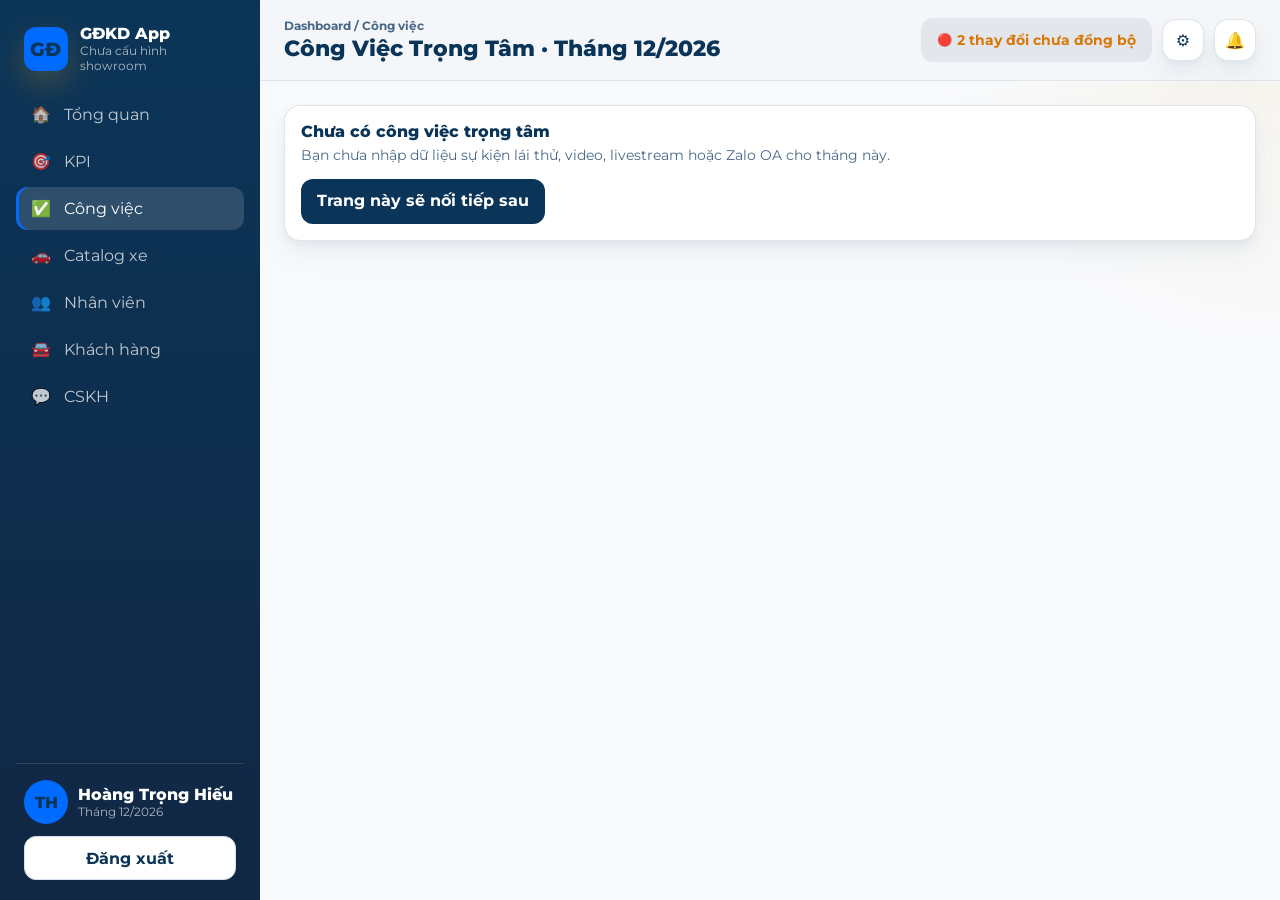
==== commit 48bac56f: "redesign-v3 M1: foundation tokens + Lucide icons + HTML meta - Rewrite assets/style-tokens.css sang " ====
--- a/cong-viec.html
+++ b/cong-viec.html
@@ -1,12 +1,19 @@
-<!DOCTYPE html>
+﻿<!DOCTYPE html>
 <html lang="vi">
 <head>
   <meta charset="utf-8">
-  <meta name="viewport" content="width=device-width, initial-scale=1">
+  <meta name="viewport" content="width=device-width, initial-scale=1, viewport-fit=cover">
+  <meta name="apple-mobile-web-app-capable" content="yes">
+  <meta name="apple-mobile-web-app-status-bar-style" content="default">
+  <meta name="apple-mobile-web-app-title" content="GDKD App">
+  <meta name="theme-color" content="#006BFF">
+  <link rel="manifest" href="manifest.json">
+  <link rel="apple-touch-icon" href="assets/apple-touch-icon.svg">
+  <link rel="icon" type="image/svg+xml" href="assets/icon.svg">
   <title>Công Việc Trọng Tâm - GĐKD App</title>
   <link rel="preconnect" href="https://fonts.googleapis.com">
   <link rel="preconnect" href="https://fonts.gstatic.com" crossorigin>
-  <link href="https://fonts.googleapis.com/css2?family=Be+Vietnam+Pro:wght@400;600;700;800&family=Noto+Sans:wght@400;500;600;700&display=swap" rel="stylesheet">
+  <link href="https://fonts.googleapis.com/css2?family=Montserrat:wght@400;500;600;700;800&family=Be+Vietnam+Pro:wght@400;600;700&display=swap" rel="stylesheet">
   <link rel="stylesheet" href="assets/style.css">
 </head>
 <body data-page="congviec" data-require-auth="true">
--- a/assets/style.css
+++ b/assets/style.css
@@ -1,29 +1,7 @@
-:root {
-  --primary: #1a3a5c;
-  --primary-light: #2c5282;
-  --accent: #e8a020;
-  --success: #2e7d32;
-  --success-light: #66bb6a;
-  --warning: #f57c00;
-  --warning-light: #ffa726;
-  --danger: #c62828;
-  --danger-light: #ef5350;
-  --info: #1565c0;
-  --purple: #6a1b9a;
-  --neutral: #cfd8dc;
-  --bg: #f4f6f9;
-  --card: #ffffff;
-  --text: #1c2b3a;
-  --text-muted: #6b7c93;
-  --border: #dce3ea;
-  --radius: 12px;
-  --radius-lg: 18px;
-  --shadow: 0 1px 3px rgba(0, 0, 0, 0.06), 0 1px 2px rgba(0, 0, 0, 0.04);
-  --sidebar-width: 260px;
-  --bottom-nav-height: 82px;
-  --font-display: 'Be Vietnam Pro', system-ui, sans-serif;
-  --font-body: 'Noto Sans', system-ui, sans-serif;
-}
+/* Design tokens nay được tách sang ./style-tokens.css để 2 phiên bản UI
+ * (hiện tại + redesign) share chung nguồn. KHÔNG thêm CSS custom properties
+ * mới ở đây — sửa style-tokens.css. */
+@import url('./style-tokens.css');
 
 * {
   box-sizing: border-box;
@@ -469,6 +447,18 @@
   color: var(--primary);
 }
 
+.sync-chip { font-size: 0.85em; gap: 0.4em; }
+.sync-chip .sync-dot { font-size: 0.9em; line-height: 1; }
+.sync-chip.is-clean { color: #16a34a; }
+.sync-chip.is-clean .sync-dot { color: #16a34a; }
+.sync-chip.is-pending { color: #d97706; }
+.sync-chip.is-pending .sync-dot { color: #d97706; }
+.sync-chip.is-syncing { color: #2563eb; }
+.sync-chip.is-syncing .sync-dot { color: #2563eb; animation: sync-spin 1s linear infinite; display: inline-block; }
+.sync-chip.is-no-config { color: var(--text-muted); }
+.sync-chip.is-no-config .sync-dot { color: var(--text-muted); }
+@keyframes sync-spin { from { transform: rotate(0); } to { transform: rotate(360deg); } }
+
 .btn-danger {
   background: var(--danger);
   color: #fff;
@@ -496,6 +486,11 @@
   border: 1px solid rgba(220, 227, 234, 0.92);
 }
 
+.icon-button.is-active {
+  border-color: rgba(26, 58, 92, 0.28);
+  background: rgba(26, 58, 92, 0.08);
+}
+
 .icon-badge {
   position: absolute;
   top: -4px;
@@ -719,6 +714,46 @@
   text-align: right;
 }
 
+.admin-add-grid,
+.admin-editor-grid {
+  display: grid;
+  gap: 10px;
+}
+
+.admin-editor-card {
+  border: 1px solid var(--border);
+  border-radius: var(--radius);
+  background: rgba(244, 246, 249, 0.72);
+  padding: 12px;
+}
+
+.task-dept-picker {
+  display: flex;
+  flex-wrap: wrap;
+  gap: 8px;
+  margin-top: 10px;
+}
+
+.chip-toggle {
+  display: inline-flex;
+  align-items: center;
+  gap: 6px;
+  padding: 8px 10px;
+  border: 1px solid var(--border);
+  border-radius: 999px;
+  background: #fff;
+  cursor: pointer;
+}
+
+.chip-toggle input {
+  margin: 0;
+}
+
+.chip-toggle.is-active {
+  border-color: rgba(26, 58, 92, 0.24);
+  background: rgba(26, 58, 92, 0.08);
+}
+
 .cell-truncate {
   max-width: 120px;
   overflow: hidden;
@@ -772,6 +807,7 @@
 .customer-log-item {
   display: flex;
   gap: 8px;
+  align-items: center;
   padding: 6px 0;
   font-size: 0.85rem;
   border-bottom: 1px solid var(--border);
@@ -785,6 +821,20 @@
 .customer-log-step {
   min-width: 24px;
   color: var(--primary);
+}
+
+.customer-log-content {
+  flex: 1;
+  min-width: 0;
+  word-break: break-word;
+}
+
+.customer-feedback-head [data-delete-cskh],
+.customer-log-item [data-delete-tiendo] {
+  flex-shrink: 0;
+  padding: 2px 8px;
+  font-size: 0.85rem;
+  line-height: 1;
 }
 
 .customer-feedback-item {
@@ -1016,6 +1066,36 @@
   margin-inline: auto;
 }
 
+.week-cell-stack {
+  display: grid;
+  gap: 4px;
+  min-width: 5.5rem;
+}
+
+.week-cell-label {
+  display: grid;
+  gap: 2px;
+  font-size: 0.65rem;
+  color: var(--text-muted);
+  text-align: left;
+}
+
+.week-cell-tag {
+  font-size: 0.62rem;
+  font-weight: 600;
+  letter-spacing: 0.02em;
+  color: var(--text-muted);
+}
+
+.week-cell-input {
+  width: 100%;
+  margin-inline: 0;
+}
+
+.week-cell-input.is-target {
+  background: rgba(26, 58, 92, 0.05);
+}
+
 .derived-row td {
   background: var(--bg);
 }
@@ -1141,6 +1221,23 @@
 
 .mobile-summary-card.is-activity {
   background: rgba(232, 160, 32, 0.1);
+}
+
+.mobile-summary-grid {
+  display: grid;
+  grid-template-columns: repeat(2, minmax(0, 1fr));
+  gap: 8px;
+  padding: 0 12px 12px;
+}
+
+.mobile-week-empty {
+  min-height: 40px;
+  display: grid;
+  place-items: center;
+  border-radius: 10px;
+  background: rgba(26, 58, 92, 0.04);
+  color: var(--text-muted);
+  font-weight: 700;
 }
 
 .mobile-summary-title {
@@ -1623,6 +1720,10 @@
     gap: 10px;
   }
 
+  .mobile-summary-grid {
+    padding: 0 12px 12px;
+  }
+
   .mobile-lead-head {
     flex-direction: column;
   }
@@ -1769,6 +1870,11 @@
 }
 
 @media (max-width: 767px) {
+  .admin-add-grid,
+  .admin-editor-grid {
+    grid-template-columns: 1fr;
+  }
+
   .dashboard-header,
   .section-header,
   .table-header,
@@ -1834,6 +1940,12 @@
     padding: 24px 24px calc(var(--bottom-nav-height) + 20px);
   }
 
+  .admin-add-grid,
+  .admin-editor-grid {
+    grid-template-columns: minmax(0, 1.6fr) minmax(160px, 0.8fr) minmax(160px, 0.8fr) auto;
+    align-items: center;
+  }
+
   .form-grid-two {
     grid-template-columns: repeat(2, minmax(0, 1fr));
     align-items: start;
@@ -1971,6 +2083,8 @@
 
 .donut {
   display: block;
+  width: 140px;
+  height: 140px;
 }
 
 .donut .donut-pct {
@@ -2159,10 +2273,27 @@
   transition: transform 0.18s ease, box-shadow 0.18s ease, border-color 0.18s ease;
 }
 
+.kpi-core-list {
+  gap: 10px;
+}
+
+.kpi-grid.kpi-core-list {
+  grid-template-columns: 1fr;
+}
+
+.kpi-core-item {
+  border-radius: 14px;
+}
+
 .kpi-card-v3:hover {
   transform: translateY(-2px);
   box-shadow: 0 6px 18px rgba(15, 33, 55, 0.08), var(--shadow);
   border-color: rgba(26, 58, 92, 0.18);
+}
+
+.kpi-core-item:hover {
+  transform: none;
+  box-shadow: var(--shadow);
 }
 
 .kpi-card-v3 .kpi-card-header {
@@ -2201,6 +2332,41 @@
   text-overflow: ellipsis;
 }
 
+.kpi-core-header {
+  grid-template-columns: minmax(0, 1fr) auto;
+  align-items: center;
+  gap: 14px;
+  padding: 12px 14px;
+}
+
+.kpi-core-main {
+  min-width: 0;
+  display: grid;
+  gap: 4px;
+}
+
+.kpi-core-note {
+  font-size: 0.74rem;
+  line-height: 1.35;
+  color: var(--text-muted);
+  white-space: nowrap;
+  overflow: hidden;
+  text-overflow: ellipsis;
+}
+.kpi-core-note.is-empty-hint {
+  white-space: normal;
+  overflow: visible;
+  color: var(--text);
+}
+
+.kpi-core-metrics {
+  display: flex;
+  align-items: center;
+  gap: 10px;
+  justify-content: flex-end;
+  min-width: 0;
+}
+
 .kpi-pct-badge {
   font-size: 0.7rem;
   min-height: 22px;
@@ -2217,6 +2383,7 @@
   align-items: baseline;
   gap: 4px;
   line-height: 1;
+  flex-wrap: nowrap;
 }
 
 .kpi-number-v3 {
@@ -2453,6 +2620,25 @@
   background: rgba(244, 246, 249, 0.6);
 }
 
+.kpi-core-expanded-head {
+  display: grid;
+  gap: 10px;
+  margin-bottom: 12px;
+}
+
+.kpi-core-meta-row {
+  display: flex;
+  flex-wrap: wrap;
+  gap: 8px;
+  align-items: center;
+}
+
+.kpi-core-meta-note {
+  font-size: 0.78rem;
+  color: var(--text-muted);
+  font-weight: 600;
+}
+
 .kpi-expanded.is-hidden {
   display: none;
 }
@@ -2465,6 +2651,22 @@
 
 .nv-link:hover {
   text-decoration: underline;
+}
+
+@media (max-width: 820px) {
+  .kpi-core-header {
+    grid-template-columns: 1fr;
+    align-items: start;
+  }
+
+  .kpi-core-metrics {
+    justify-content: space-between;
+    width: 100%;
+  }
+
+  .kpi-core-note {
+    white-space: normal;
+  }
 }
 
 /* Work cards grid */
@@ -2677,6 +2879,10 @@
     grid-template-columns: repeat(2, 1fr);
   }
 
+  .kpi-grid.kpi-core-list {
+    grid-template-columns: 1fr;
+  }
+
   .work-grid {
     grid-template-columns: repeat(2, 1fr);
   }
@@ -2778,6 +2984,10 @@
 @media (min-width: 1024px) {
   .kpi-grid {
     grid-template-columns: repeat(4, 1fr);
+  }
+
+  .kpi-grid.kpi-core-list {
+    grid-template-columns: 1fr;
   }
 
   .work-grid {
@@ -3138,8 +3348,8 @@
   }
 
   .donut {
-    width: 104px !important;
-    height: 104px !important;
+    width: 104px;
+    height: 104px;
   }
 
   .donut .donut-pct {
@@ -3172,6 +3382,10 @@
   .kpi-grid {
     grid-template-columns: repeat(2, minmax(0, 1fr));
     gap: 10px;
+  }
+
+  .kpi-grid.kpi-core-list {
+    grid-template-columns: 1fr;
   }
 
   /* Auto rows + tự thu gọn khi trống */
@@ -3265,8 +3479,8 @@
   }
 
   .donut {
-    width: 92px !important;
-    height: 92px !important;
+    width: 92px;
+    height: 92px;
   }
 
   .donut .donut-pct { font-size: 19px; }
@@ -3309,6 +3523,10 @@
 /* === Cực hẹp (≤360px) === */
 @media (max-width: 360px) {
   .kpi-grid {
+    grid-template-columns: 1fr;
+  }
+
+  .kpi-grid.kpi-core-list {
     grid-template-columns: 1fr;
   }
 
@@ -3707,4 +3925,215 @@
   .mobile-week-item { padding: 7px 8px; }
   .mobile-week-label { font-size: 0.66rem; }
   .mobile-week-input { min-height: 38px; font-size: 0.86rem; }
-}
+  .mobile-summary-grid { grid-template-columns: 1fr; padding: 0 10px 10px; }
+}
+
+/* Setup mục tiêu — bảng mục tiêu cá nhân NV */
+.muc-tieu-nv-list {
+  display: flex;
+  flex-direction: column;
+  gap: 10px;
+  margin-top: 4px;
+}
+
+.muc-tieu-nv-row {
+  display: grid;
+  grid-template-columns: minmax(120px, 1fr) 2.5fr;
+  gap: 12px;
+  align-items: center;
+  padding: 10px 12px;
+  background: var(--surface-alt, rgba(0, 0, 0, 0.02));
+  border: 1px solid var(--border);
+  border-radius: var(--radius);
+}
+
+.muc-tieu-nv-name {
+  font-weight: 600;
+  font-size: 0.9rem;
+}
+
+.muc-tieu-nv-inputs {
+  display: grid;
+  grid-template-columns: repeat(3, 1fr);
+  gap: 8px;
+}
+
+.muc-tieu-nv-inputs .field-label {
+  font-size: 0.72rem;
+  color: var(--text-muted);
+  margin-bottom: 2px;
+}
+
+.muc-tieu-nv-inputs .input {
+  padding: 6px 8px;
+  font-size: 0.86rem;
+}
+
+@media (max-width: 600px) {
+  .muc-tieu-nv-row {
+    grid-template-columns: 1fr;
+    gap: 6px;
+  }
+  .muc-tieu-nv-inputs {
+    gap: 6px;
+  }
+}
+
+/* Btn-sm cho các nút xoá nhỏ trong list */
+.btn-sm {
+  padding: 4px 10px;
+  font-size: 0.8rem;
+  min-height: 28px;
+}
+
+/* === Sync action card (trang Thiết lập) === */
+.sync-card {
+  border: 1px solid var(--border);
+  background: var(--card);
+}
+.sync-repo-info {
+  margin: 8px 0 16px;
+  font-size: 0.9rem;
+}
+.sync-repo-info code {
+  background: rgba(0, 0, 0, 0.05);
+  padding: 1px 6px;
+  border-radius: 4px;
+  font-size: 0.85em;
+}
+.sync-action-grid {
+  display: grid;
+  grid-template-columns: repeat(2, 1fr);
+  gap: 12px;
+  margin-bottom: 16px;
+}
+.sync-action-btn {
+  display: flex;
+  align-items: center;
+  gap: 14px;
+  padding: 16px 20px;
+  min-height: 72px;
+  text-align: left;
+  justify-content: flex-start;
+  border-radius: var(--radius);
+}
+.sync-action-btn:disabled {
+  opacity: 0.55;
+  cursor: not-allowed;
+}
+.sync-action-icon {
+  font-size: 1.8rem;
+  line-height: 1;
+  flex-shrink: 0;
+}
+.sync-action-text {
+  display: flex;
+  flex-direction: column;
+  gap: 2px;
+  min-width: 0;
+}
+.sync-action-text strong {
+  font-size: 1rem;
+  font-weight: 700;
+  line-height: 1.2;
+}
+.sync-action-sub {
+  font-size: 0.78rem;
+  opacity: 0.85;
+  font-weight: 400;
+  line-height: 1.3;
+}
+.btn-large {
+  font-size: 0.95rem;
+}
+.btn-small {
+  padding: 6px 10px;
+  font-size: 0.82rem;
+  min-height: 32px;
+}
+.sync-pending-box {
+  background: rgba(232, 160, 32, 0.08);
+  border: 1px solid rgba(232, 160, 32, 0.3);
+  border-radius: var(--radius);
+  padding: 12px 14px;
+  margin-bottom: 12px;
+}
+.sync-pending-title {
+  margin: 0 0 6px;
+  font-weight: 600;
+  font-size: 0.9rem;
+  color: var(--text);
+}
+.sync-pending-list {
+  margin: 0 0 8px;
+  padding-left: 22px;
+  font-size: 0.85rem;
+}
+.sync-pending-list li {
+  margin: 2px 0;
+}
+.sync-pending-warn {
+  margin: 6px 0 0;
+  font-size: 0.8rem;
+  line-height: 1.4;
+}
+.sync-pending-item.is-failed {
+  color: var(--danger);
+}
+.sync-fail-badge {
+  margin-left: 6px;
+  vertical-align: middle;
+}
+.sync-fail-msg {
+  display: block;
+  margin-top: 2px;
+  margin-left: 0;
+  color: var(--text-muted);
+  font-size: 0.78rem;
+}
+.sync-footer {
+  display: flex;
+  justify-content: flex-end;
+  padding-top: 8px;
+  border-top: 1px solid var(--border);
+  margin-top: 4px;
+}
+
+@media (max-width: 640px) {
+  .sync-action-grid {
+    grid-template-columns: 1fr;
+  }
+  .sync-action-btn {
+    min-height: 64px;
+    padding: 14px 16px;
+  }
+  .sync-action-icon {
+    font-size: 1.5rem;
+  }
+}
+
+/* === Checkbox "Đã xuất hoá đơn" trong form KH === */
+.xhd-toggle-row {
+  display: flex;
+  flex-direction: row;
+  align-items: center;
+  gap: 8px;
+  padding: 8px 12px;
+  background: rgba(232, 160, 32, 0.06);
+  border: 1px solid rgba(232, 160, 32, 0.25);
+  border-radius: var(--radius);
+  cursor: pointer;
+  margin-bottom: 8px;
+}
+.xhd-toggle-row input[type="checkbox"] {
+  width: 20px;
+  height: 20px;
+  cursor: pointer;
+  accent-color: var(--accent);
+  margin: 0;
+}
+.xhd-toggle-row .field-label.is-inline {
+  margin: 0;
+  font-weight: 600;
+  cursor: pointer;
+}
